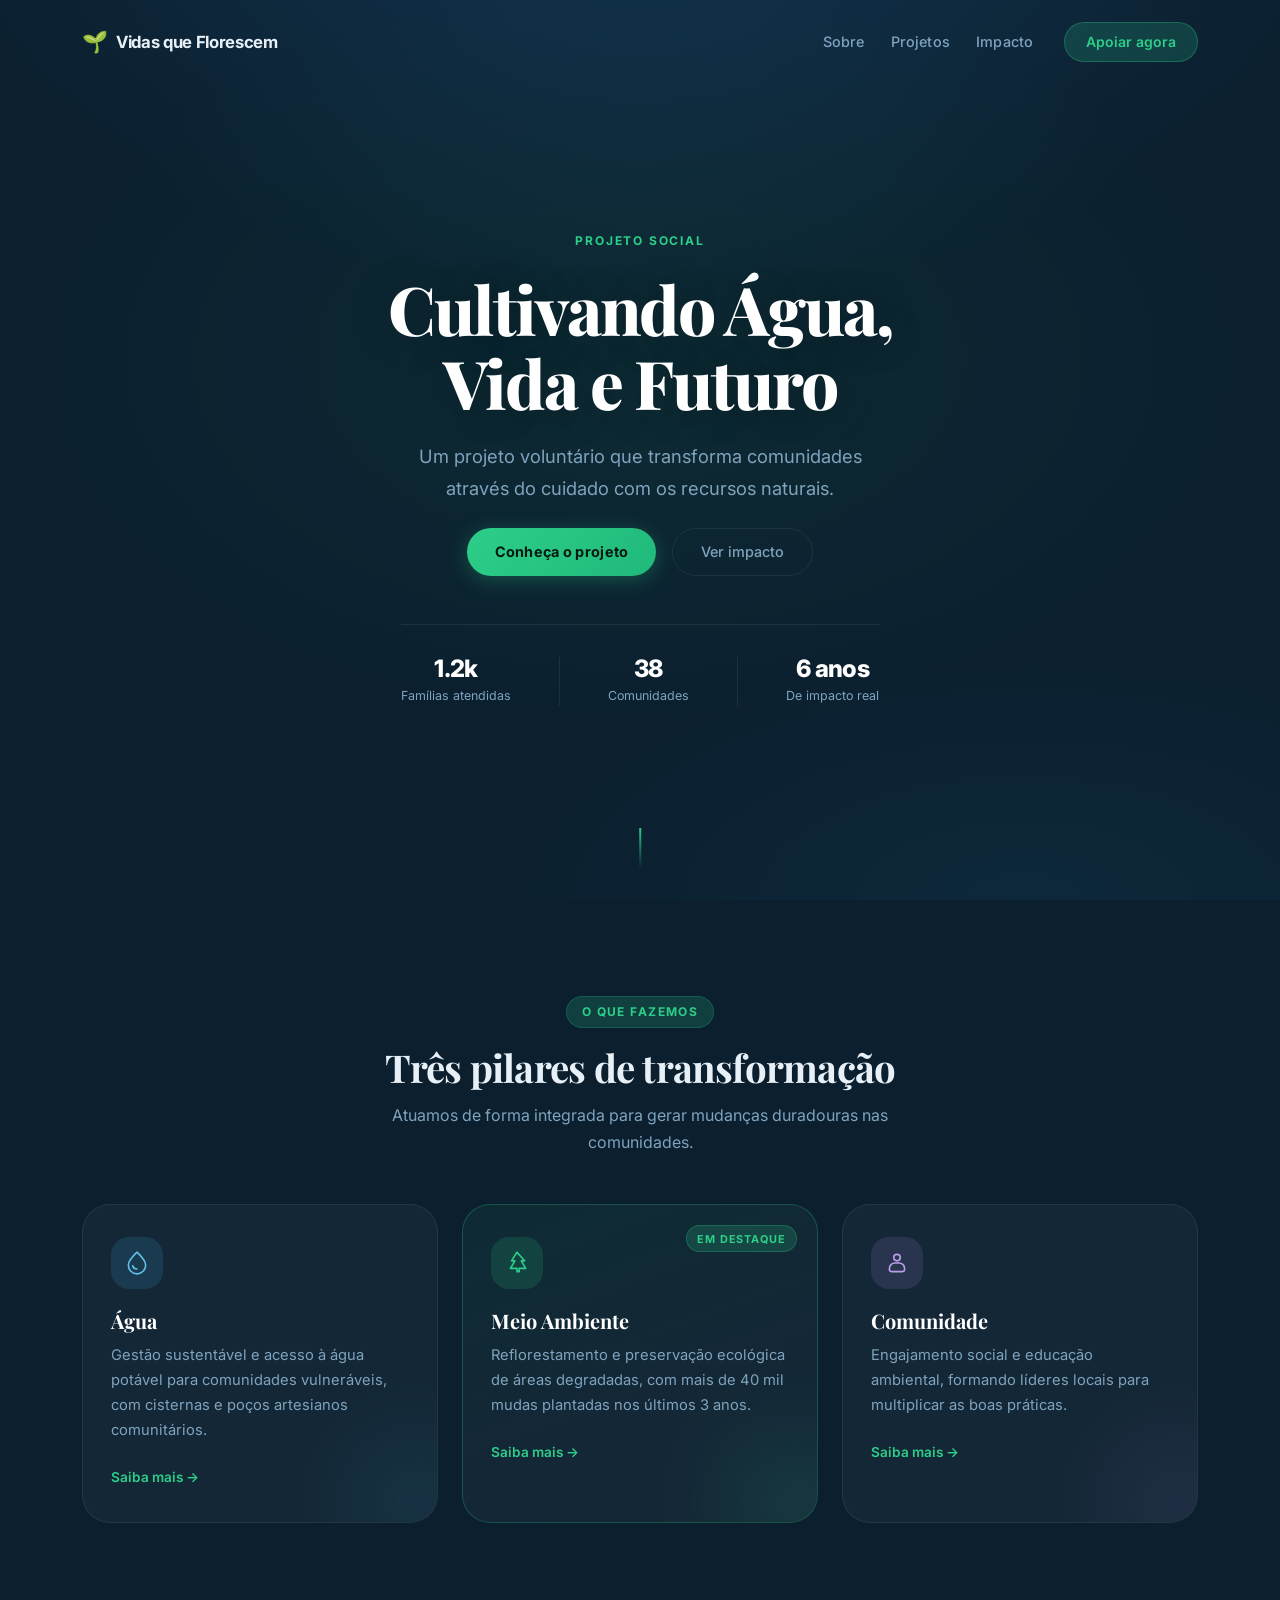
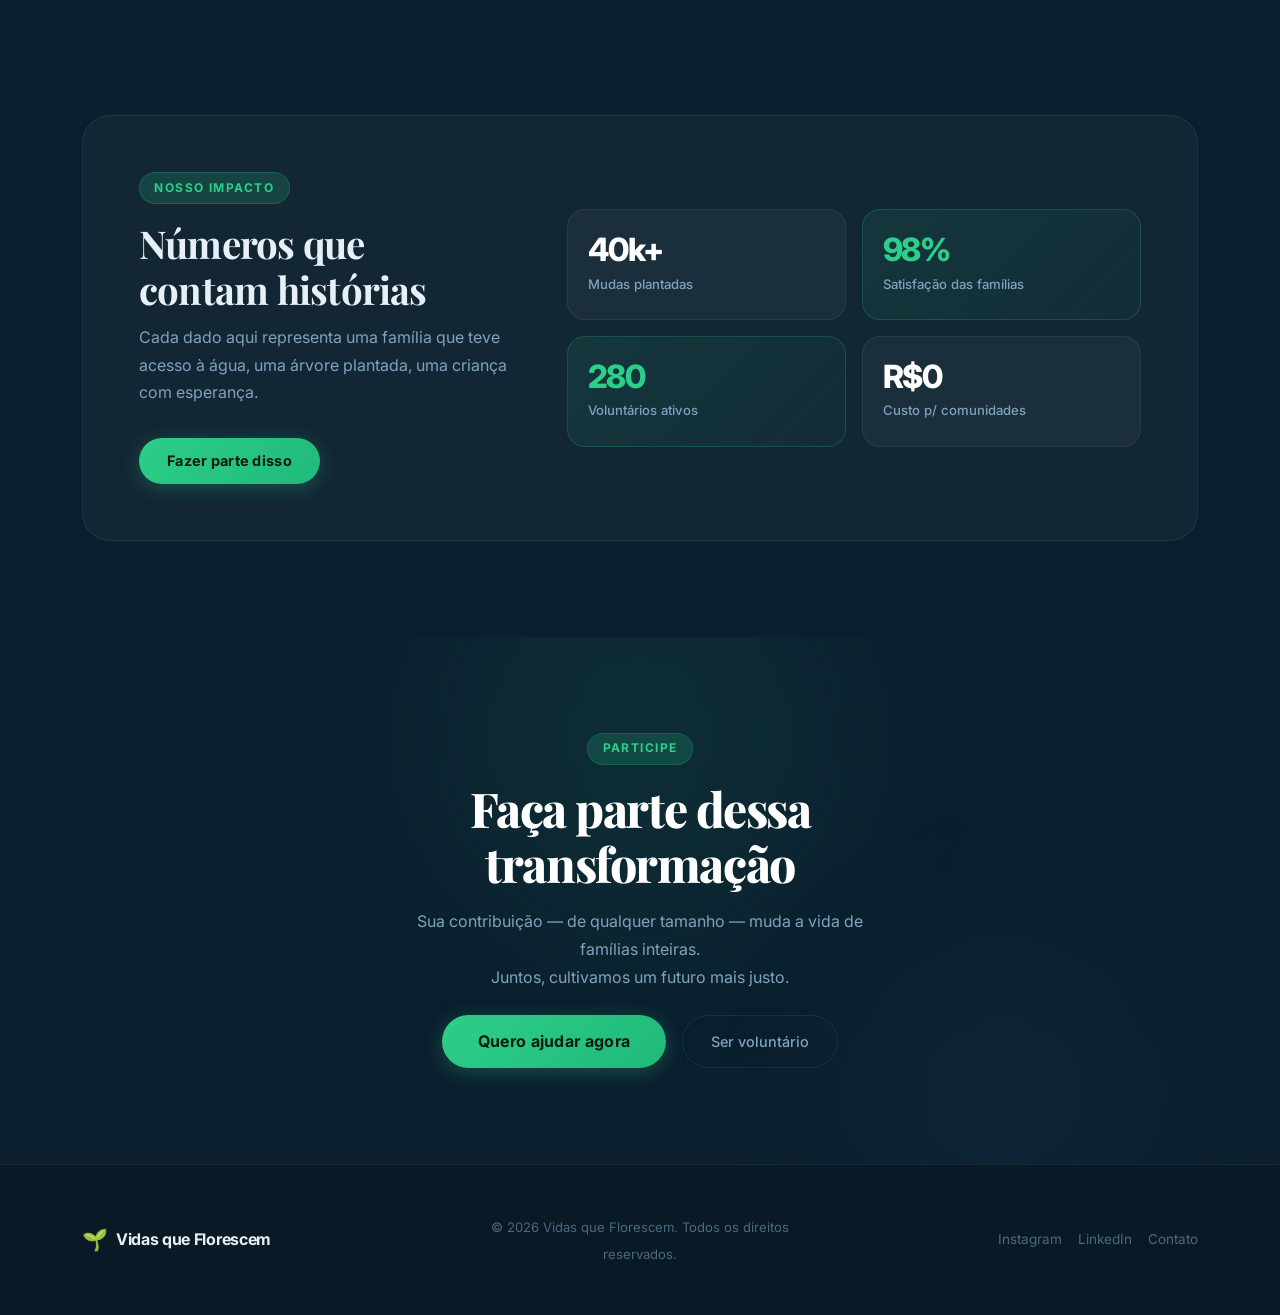
==== Aula 11/index.html @ b755dff6 "create aula11" ====
<!DOCTYPE html>
<html lang="pt-BR">
<head>
  <meta charset="UTF-8">
  <meta name="viewport" content="width=device-width, initial-scale=1">
  <title>Vidas que Florescem</title>

  <link href="https://cdn.jsdelivr.net/npm/bootstrap@5.3.0/dist/css/bootstrap.min.css" rel="stylesheet">
  <link href="https://fonts.googleapis.com/css2?family=Inter:wght@300;400;500;600;700;800&family=Playfair+Display:wght@700;800&display=swap" rel="stylesheet">
  <link rel="stylesheet" href="style.css">
</head>

<body>

<!-- NAVBAR -->
<nav class="navbar navbar-expand-lg navbar-dark site-nav" id="mainNav">
  <div class="container">
    <a class="navbar-brand d-flex align-items-center gap-2" href="#">
      <span class="brand-icon">🌱</span>
      <span class="brand-text">Vidas que Florescem</span>
    </a>
    <button class="navbar-toggler border-0" data-bs-toggle="collapse" data-bs-target="#nav" aria-controls="nav" aria-expanded="false">
      <span class="navbar-toggler-icon"></span>
    </button>

    <div class="collapse navbar-collapse justify-content-end" id="nav">
      <ul class="navbar-nav align-items-lg-center gap-lg-1">
        <li class="nav-item"><a class="nav-link nav-link-custom" href="#sobre">Sobre</a></li>
        <li class="nav-item"><a class="nav-link nav-link-custom" href="#projetos">Projetos</a></li>
        <li class="nav-item"><a class="nav-link nav-link-custom" href="#impacto">Impacto</a></li>
        <li class="nav-item ms-lg-3 mt-3 mt-lg-0">
          <a href="#apoiar" class="btn btn-donate">Apoiar agora</a>
        </li>
      </ul>
    </div>
  </div>
</nav>

<!-- HERO -->
<section class="hero d-flex align-items-center" id="sobre">
  <div class="hero-overlay"></div>
  <div class="hero-particles">
    <span class="particle p1"></span>
    <span class="particle p2"></span>
    <span class="particle p3"></span>
    <span class="particle p4"></span>
    <span class="particle p5"></span>
  </div>
  <div class="container text-center position-relative">
    <span class="hero-eyebrow">Projeto Social</span>
    <h1 class="hero-title">Cultivando Água,<br>Vida e Futuro</h1>
    <p class="hero-subtitle">Um projeto voluntário que transforma comunidades<br class="d-none d-md-inline"> através do cuidado com os recursos naturais.</p>
    <div class="d-flex gap-3 justify-content-center flex-wrap mt-4">
      <a href="#projetos" class="btn btn-main">Conheça o projeto</a>
      <a href="#impacto" class="btn btn-ghost">Ver impacto</a>
    </div>
    <div class="hero-stats mt-5 d-flex justify-content-center gap-4 gap-md-5 flex-wrap">
      <div class="stat-item">
        <span class="stat-num">1.2k</span>
        <span class="stat-label">Famílias atendidas</span>
      </div>
      <div class="stat-divider d-none d-md-block"></div>
      <div class="stat-item">
        <span class="stat-num">38</span>
        <span class="stat-label">Comunidades</span>
      </div>
      <div class="stat-divider d-none d-md-block"></div>
      <div class="stat-item">
        <span class="stat-num">6 anos</span>
        <span class="stat-label">De impacto real</span>
      </div>
    </div>
  </div>
  <div class="hero-scroll-hint">
    <span></span>
  </div>
</section>

<!-- CARDS / PROJETOS -->
<section class="section-cards py-6" id="projetos">
  <div class="container">
    <div class="section-header text-center mb-5">
      <span class="section-tag">O que fazemos</span>
      <h2 class="section-title">Três pilares de transformação</h2>
      <p class="section-sub">Atuamos de forma integrada para gerar mudanças duradouras nas comunidades.</p>
    </div>

    <div class="row g-4">

      <div class="col-md-4">
        <div class="pillar-card">
          <div class="pillar-icon water">
            <svg viewBox="0 0 24 24" fill="none" xmlns="http://www.w3.org/2000/svg"><path d="M12 2C12 2 4 9.5 4 14a8 8 0 0016 0C20 9.5 12 2 12 2z" stroke="currentColor" stroke-width="1.5" stroke-linecap="round" stroke-linejoin="round"/><path d="M8 14.5a4 4 0 004 3" stroke="currentColor" stroke-width="1.5" stroke-linecap="round"/></svg>
          </div>
          <div class="pillar-content">
            <h3>Água</h3>
            <p>Gestão sustentável e acesso à água potável para comunidades vulneráveis, com cisternas e poços artesianos comunitários.</p>
            <a href="#" class="pillar-link">Saiba mais →</a>
          </div>
          <div class="pillar-glow water-glow"></div>
        </div>
      </div>

      <div class="col-md-4">
        <div class="pillar-card featured">
          <div class="pillar-badge">Em destaque</div>
          <div class="pillar-icon forest">
            <svg viewBox="0 0 24 24" fill="none" xmlns="http://www.w3.org/2000/svg"><path d="M12 2L7 10h3l-4 7h6v3h2v-3h6l-4-7h3L12 2z" stroke="currentColor" stroke-width="1.5" stroke-linecap="round" stroke-linejoin="round"/></svg>
          </div>
          <div class="pillar-content">
            <h3>Meio Ambiente</h3>
            <p>Reflorestamento e preservação ecológica de áreas degradadas, com mais de 40 mil mudas plantadas nos últimos 3 anos.</p>
            <a href="#" class="pillar-link">Saiba mais →</a>
          </div>
          <div class="pillar-glow forest-glow"></div>
        </div>
      </div>

      <div class="col-md-4">
        <div class="pillar-card">
          <div class="pillar-icon community">
            <svg viewBox="0 0 24 24" fill="none" xmlns="http://www.w3.org/2000/svg"><path d="M17 20H7a2 2 0 01-2-2v-1a5 5 0 015-5h4a5 5 0 015 5v1a2 2 0 01-2 2z" stroke="currentColor" stroke-width="1.5"/><circle cx="12" cy="7" r="3" stroke="currentColor" stroke-width="1.5"/></svg>
          </div>
          <div class="pillar-content">
            <h3>Comunidade</h3>
            <p>Engajamento social e educação ambiental, formando líderes locais para multiplicar as boas práticas.</p>
            <a href="#" class="pillar-link">Saiba mais →</a>
          </div>
          <div class="pillar-glow community-glow"></div>
        </div>
      </div>

    </div>
  </div>
</section>

<!-- IMPACTO -->
<section class="section-impact py-6" id="impacto">
  <div class="container">
    <div class="impact-inner">
      <div class="row align-items-center gy-5">
        <div class="col-lg-5">
          <span class="section-tag">Nosso impacto</span>
          <h2 class="section-title">Números que<br>contam histórias</h2>
          <p class="section-sub">Cada dado aqui representa uma família que teve acesso à água, uma árvore plantada, uma criança com esperança.</p>
          <a href="#apoiar" class="btn btn-main mt-3">Fazer parte disso</a>
        </div>
        <div class="col-lg-7">
          <div class="impact-grid">
            <div class="impact-box">
              <span class="impact-num">40k+</span>
              <span class="impact-desc">Mudas plantadas</span>
            </div>
            <div class="impact-box accent">
              <span class="impact-num">98%</span>
              <span class="impact-desc">Satisfação das famílias</span>
            </div>
            <div class="impact-box accent">
              <span class="impact-num">280</span>
              <span class="impact-desc">Voluntários ativos</span>
            </div>
            <div class="impact-box">
              <span class="impact-num">R$0</span>
              <span class="impact-desc">Custo p/ comunidades</span>
            </div>
          </div>
        </div>
      </div>
    </div>
  </div>
</section>

<!-- CTA -->
<section class="section-cta text-center py-6" id="apoiar">
  <div class="cta-bg-shape s1"></div>
  <div class="cta-bg-shape s2"></div>
  <div class="container position-relative">
    <span class="section-tag">Participe</span>
    <h2 class="cta-title">Faça parte dessa<br>transformação</h2>
    <p class="cta-sub">Sua contribuição — de qualquer tamanho — muda a vida de famílias inteiras.<br class="d-none d-md-inline">Juntos, cultivamos um futuro mais justo.</p>
    <div class="d-flex gap-3 justify-content-center flex-wrap mt-4">
      <a href="#" class="btn btn-main btn-lg-custom">Quero ajudar agora</a>
      <a href="#" class="btn btn-ghost">Ser voluntário</a>
    </div>
  </div>
</section>

<!-- FOOTER -->
<footer class="site-footer py-5">
  <div class="container">
    <div class="row align-items-center gy-3">
      <div class="col-md-4">
        <a class="navbar-brand d-flex align-items-center gap-2" href="#">
          <span class="brand-icon">🌱</span>
          <span class="brand-text" style="font-size:1rem;">Vidas que Florescem</span>
        </a>
      </div>
      <div class="col-md-4 text-center">
        <small class="footer-copy">© 2026 Vidas que Florescem. Todos os direitos reservados.</small>
      </div>
      <div class="col-md-4 text-md-end">
        <div class="footer-links d-flex gap-3 justify-content-md-end justify-content-start flex-wrap">
          <a href="#">Instagram</a>
          <a href="#">LinkedIn</a>
          <a href="#">Contato</a>
        </div>
      </div>
    </div>
  </div>
</footer>

<script src="https://cdn.jsdelivr.net/npm/bootstrap@5.3.0/dist/js/bootstrap.bundle.min.js"></script>
<script>
  const nav = document.getElementById('mainNav');
  window.addEventListener('scroll', () => {
    nav.classList.toggle('scrolled', window.scrollY > 40);
  });

  document.querySelectorAll('a[href^="#"]').forEach(a => {
    a.addEventListener('click', e => {
      const target = document.querySelector(a.getAttribute('href'));
      if (target) {
        e.preventDefault();
        target.scrollIntoView({ behavior: 'smooth', block: 'start' });
      }
    });
  });

  const observer = new IntersectionObserver((entries) => {
    entries.forEach(el => el.isIntersecting && el.target.classList.add('visible'));
  }, { threshold: 0.15 });
  document.querySelectorAll('.pillar-card, .impact-box, .stat-item').forEach(el => observer.observe(el));
</script>
</body>
</html>
---- Aula 11/style.css ----
/* ============================================================
   VIDAS QUE FLORESCEM — style.css
   ============================================================ */

:root {
  --navy:       #0b1f2e;
  --navy-mid:   #112233;
  --navy-light: #16304a;
  --green:      #2dce89;
  --green-soft: #1abc70;
  --green-glow: rgba(45, 206, 137, 0.18);
  --blue-glow:  rgba(56, 142, 210, 0.15);
  --text-main:  #e8f0f7;
  --text-muted: #7fa3be;
  --text-dim:   #4a6a80;
  --border:     rgba(255, 255, 255, 0.07);
  --card-bg:    rgba(255, 255, 255, 0.04);
  --font-body:  'Inter', sans-serif;
  --font-head:  'Playfair Display', serif;
  --radius-sm:  10px;
  --radius-md:  18px;
  --radius-lg:  28px;
  --transition: 0.35s cubic-bezier(0.25, 0.8, 0.25, 1);
}

/* ── RESET & BASE ─────────────────────────────────────────── */
*, *::before, *::after { box-sizing: border-box; margin: 0; padding: 0; }

html { scroll-behavior: smooth; }

body {
  font-family: var(--font-body);
  background-color: var(--navy);
  background-image:
    radial-gradient(ellipse 80% 60% at 50% -10%, rgba(30, 90, 140, 0.35) 0%, transparent 70%),
    radial-gradient(ellipse 60% 40% at 80% 100%, rgba(20, 70, 100, 0.25) 0%, transparent 70%);
  background-attachment: fixed;
  color: var(--text-main);
  line-height: 1.7;
  -webkit-font-smoothing: antialiased;
}

.py-6 { padding-top: 6rem; padding-bottom: 6rem; }

/* ── NAVBAR ───────────────────────────────────────────────── */
.site-nav {
  position: fixed;
  top: 0;
  left: 0;
  right: 0;
  z-index: 1000;
  padding: 1.2rem 0;
  background: transparent;
  transition: background var(--transition), padding var(--transition), box-shadow var(--transition);
}

.site-nav.scrolled {
  background: rgba(11, 31, 46, 0.92);
  backdrop-filter: blur(20px);
  -webkit-backdrop-filter: blur(20px);
  padding: 0.75rem 0;
  box-shadow: 0 1px 0 var(--border), 0 8px 32px rgba(0,0,0,0.3);
}

.brand-icon { font-size: 1.3rem; }

.brand-text {
  font-family: var(--font-body);
  font-weight: 700;
  font-size: 1.05rem;
  letter-spacing: -0.02em;
  color: var(--text-main);
}

.nav-link-custom {
  font-size: 0.9rem;
  font-weight: 500;
  letter-spacing: 0.01em;
  color: var(--text-muted) !important;
  padding: 0.45rem 0.7rem !important;
  border-radius: var(--radius-sm);
  transition: color var(--transition), background var(--transition);
}

.nav-link-custom:hover {
  color: var(--text-main) !important;
  background: var(--card-bg);
}

/* ── BUTTONS ──────────────────────────────────────────────── */
.btn-main {
  display: inline-flex;
  align-items: center;
  background: linear-gradient(135deg, #2dce89 0%, #20b97a 100%);
  color: #061a10;
  font-weight: 700;
  font-size: 0.9rem;
  letter-spacing: 0.02em;
  padding: 0.75rem 1.75rem;
  border-radius: 50px;
  border: none;
  box-shadow: 0 4px 20px rgba(45, 206, 137, 0.28);
  transition: transform var(--transition), box-shadow var(--transition), background var(--transition);
  text-decoration: none;
}

.btn-main:hover {
  transform: translateY(-2px);
  box-shadow: 0 8px 32px rgba(45, 206, 137, 0.42);
  background: linear-gradient(135deg, #35e098 0%, #27cc87 100%);
  color: #061a10;
}

.btn-main:active { transform: translateY(0); }

.btn-main.btn-lg-custom {
  padding: 0.9rem 2.2rem;
  font-size: 1rem;
}

.btn-ghost {
  display: inline-flex;
  align-items: center;
  background: transparent;
  color: var(--text-muted);
  font-weight: 500;
  font-size: 0.9rem;
  padding: 0.75rem 1.75rem;
  border-radius: 50px;
  border: 1px solid var(--border);
  transition: color var(--transition), border-color var(--transition), background var(--transition);
  text-decoration: none;
}

.btn-ghost:hover {
  color: var(--text-main);
  border-color: rgba(255,255,255,0.18);
  background: var(--card-bg);
}

.btn-donate {
  display: inline-flex;
  align-items: center;
  background: var(--green-glow);
  color: var(--green) !important;
  font-weight: 600;
  font-size: 0.875rem;
  padding: 0.55rem 1.3rem;
  border-radius: 50px;
  border: 1px solid rgba(45, 206, 137, 0.3);
  transition: background var(--transition), box-shadow var(--transition);
  text-decoration: none;
}

.btn-donate:hover {
  background: rgba(45, 206, 137, 0.25);
  box-shadow: 0 0 20px rgba(45, 206, 137, 0.2);
}

/* ── SECTION LABELS ───────────────────────────────────────── */
.section-tag {
  display: inline-block;
  font-size: 0.75rem;
  font-weight: 700;
  letter-spacing: 0.12em;
  text-transform: uppercase;
  color: var(--green);
  background: var(--green-glow);
  border: 1px solid rgba(45, 206, 137, 0.2);
  padding: 0.3rem 0.9rem;
  border-radius: 50px;
  margin-bottom: 1rem;
}

.section-title {
  font-family: var(--font-head);
  font-size: clamp(1.8rem, 3vw, 2.4rem);
  font-weight: 700;
  line-height: 1.2;
  letter-spacing: -0.02em;
  color: var(--text-main);
  margin-bottom: 0.75rem;
}

.section-sub {
  font-size: 1rem;
  color: var(--text-muted);
  max-width: 520px;
  line-height: 1.7;
}

.section-header .section-sub { margin: 0 auto; }

/* ── HERO ─────────────────────────────────────────────────── */
.hero {
  position: relative;
  min-height: 100vh;
  padding: 7rem 0 5rem;
  overflow: hidden;
}

.hero-overlay {
  position: absolute;
  inset: 0;
  background: radial-gradient(ellipse 70% 60% at 50% 40%, rgba(45, 206, 137, 0.07) 0%, transparent 70%);
  pointer-events: none;
}

.hero-particles { position: absolute; inset: 0; pointer-events: none; overflow: hidden; }

.particle {
  position: absolute;
  border-radius: 50%;
  background: var(--green);
  opacity: 0;
  animation: drift 12s infinite ease-in-out;
}

.p1 { width: 6px;  height: 6px;  top: 20%; left: 15%; animation-delay: 0s;    animation-duration: 14s; }
.p2 { width: 4px;  height: 4px;  top: 60%; left: 80%; animation-delay: 2s;    animation-duration: 18s; }
.p3 { width: 8px;  height: 8px;  top: 40%; left: 70%; animation-delay: 4s;    animation-duration: 12s; }
.p4 { width: 3px;  height: 3px;  top: 75%; left: 25%; animation-delay: 6s;    animation-duration: 16s; }
.p5 { width: 5px;  height: 5px;  top: 15%; left: 60%; animation-delay: 8s;    animation-duration: 20s; }

@keyframes drift {
  0%   { opacity: 0;    transform: translateY(0) scale(1); }
  20%  { opacity: 0.4; }
  80%  { opacity: 0.2; }
  100% { opacity: 0;    transform: translateY(-80px) scale(0.6); }
}

.hero-eyebrow {
  display: inline-block;
  font-size: 0.75rem;
  font-weight: 700;
  letter-spacing: 0.15em;
  text-transform: uppercase;
  color: var(--green);
  margin-bottom: 1.25rem;
}

.hero-title {
  font-family: var(--font-head);
  font-size: clamp(2.4rem, 6vw, 4.2rem);
  font-weight: 800;
  line-height: 1.1;
  letter-spacing: -0.03em;
  color: #fff;
  margin-bottom: 1.25rem;
  text-shadow: 0 2px 40px rgba(0,0,0,0.3);
}

.hero-subtitle {
  font-size: clamp(1rem, 2vw, 1.15rem);
  color: var(--text-muted);
  max-width: 520px;
  margin: 0 auto;
  line-height: 1.75;
}

/* Stats */
.hero-stats {
  padding-top: 2rem;
  border-top: 1px solid var(--border);
  width: fit-content;
  margin-left: auto;
  margin-right: auto;
}

.stat-item {
  display: flex;
  flex-direction: column;
  opacity: 0;
  transform: translateY(12px);
  transition: opacity 0.6s ease, transform 0.6s ease;
}

.stat-item.visible { opacity: 1; transform: translateY(0); }

.stat-num {
  font-size: 1.5rem;
  font-weight: 800;
  letter-spacing: -0.03em;
  color: #fff;
  line-height: 1;
}

.stat-label {
  font-size: 0.78rem;
  color: var(--text-muted);
  margin-top: 0.25rem;
}

.stat-divider {
  width: 1px;
  background: var(--border);
  align-self: stretch;
}

/* Scroll hint */
.hero-scroll-hint {
  position: absolute;
  bottom: 2rem;
  left: 50%;
  transform: translateX(-50%);
}

.hero-scroll-hint span {
  display: block;
  width: 1.5px;
  height: 40px;
  background: linear-gradient(to bottom, var(--green), transparent);
  animation: scrollPulse 2s ease-in-out infinite;
}

@keyframes scrollPulse {
  0%, 100% { opacity: 0.3; transform: scaleY(1); }
  50%       { opacity: 1;   transform: scaleY(1.1); }
}

/* ── PILLAR CARDS ─────────────────────────────────────────── */
.section-cards {
  position: relative;
}

.pillar-card {
  position: relative;
  background: var(--card-bg);
  border: 1px solid var(--border);
  border-radius: var(--radius-lg);
  padding: 2rem 1.75rem;
  height: 100%;
  overflow: hidden;
  transition: transform var(--transition), border-color var(--transition), box-shadow var(--transition);
  opacity: 0;
  transform: translateY(20px);
}

.pillar-card.visible {
  opacity: 1;
  transform: translateY(0);
}

.pillar-card:hover {
  transform: translateY(-6px);
  border-color: rgba(255,255,255,0.13);
  box-shadow: 0 24px 60px rgba(0,0,0,0.35);
}

.pillar-card.featured {
  border-color: rgba(45, 206, 137, 0.25);
  background: linear-gradient(160deg, rgba(45,206,137,0.07) 0%, var(--card-bg) 60%);
}

.pillar-badge {
  position: absolute;
  top: 1.25rem;
  right: 1.25rem;
  font-size: 0.68rem;
  font-weight: 700;
  letter-spacing: 0.08em;
  text-transform: uppercase;
  color: var(--green);
  background: var(--green-glow);
  border: 1px solid rgba(45, 206, 137, 0.25);
  padding: 0.2rem 0.65rem;
  border-radius: 50px;
}

.pillar-icon {
  width: 52px;
  height: 52px;
  border-radius: var(--radius-md);
  display: flex;
  align-items: center;
  justify-content: center;
  margin-bottom: 1.25rem;
}

.pillar-icon svg { width: 26px; height: 26px; }

.pillar-icon.water    { background: rgba(56, 168, 220, 0.15); color: #60c0e8; }
.pillar-icon.forest   { background: rgba(45, 206, 137, 0.15); color: var(--green); }
.pillar-icon.community{ background: rgba(160, 130, 220, 0.15); color: #b89ee8; }

.pillar-content h3 {
  font-family: var(--font-head);
  font-size: 1.25rem;
  font-weight: 700;
  margin-bottom: 0.6rem;
  color: #fff;
}

.pillar-content p {
  font-size: 0.92rem;
  color: var(--text-muted);
  line-height: 1.7;
  margin-bottom: 1.25rem;
}

.pillar-link {
  font-size: 0.85rem;
  font-weight: 600;
  color: var(--green);
  text-decoration: none;
  letter-spacing: 0.01em;
  transition: letter-spacing var(--transition), opacity var(--transition);
}

.pillar-link:hover { letter-spacing: 0.04em; opacity: 0.8; }

.pillar-glow {
  position: absolute;
  bottom: -40px;
  right: -40px;
  width: 120px;
  height: 120px;
  border-radius: 50%;
  filter: blur(50px);
  pointer-events: none;
  opacity: 0.5;
  transition: opacity var(--transition);
}

.pillar-card:hover .pillar-glow { opacity: 0.9; }

.water-glow     { background: rgba(56, 168, 220, 0.3); }
.forest-glow    { background: rgba(45, 206, 137, 0.35); }
.community-glow { background: rgba(160, 130, 220, 0.3); }

/* ── IMPACT SECTION ───────────────────────────────────────── */
.section-impact {
  position: relative;
}

.impact-inner {
  background: rgba(255,255,255,0.03);
  border: 1px solid var(--border);
  border-radius: var(--radius-lg);
  padding: 3.5rem;
}

@media (max-width: 768px) {
  .impact-inner { padding: 2rem 1.5rem; }
}

.impact-grid {
  display: grid;
  grid-template-columns: 1fr 1fr;
  gap: 1rem;
}

.impact-box {
  background: rgba(255,255,255,0.04);
  border: 1px solid var(--border);
  border-radius: var(--radius-md);
  padding: 1.5rem 1.25rem;
  display: flex;
  flex-direction: column;
  gap: 0.4rem;
  transition: transform var(--transition), border-color var(--transition);
  opacity: 0;
  transform: scale(0.97);
}

.impact-box.visible {
  opacity: 1;
  transform: scale(1);
}

.impact-box:hover {
  transform: translateY(-3px);
  border-color: rgba(255,255,255,0.12);
}

.impact-box.accent {
  background: linear-gradient(135deg, rgba(45,206,137,0.1) 0%, rgba(45,206,137,0.04) 100%);
  border-color: rgba(45, 206, 137, 0.2);
}

.impact-num {
  font-size: 2rem;
  font-weight: 800;
  letter-spacing: -0.04em;
  color: #fff;
  line-height: 1;
}

.impact-box.accent .impact-num { color: var(--green); }

.impact-desc {
  font-size: 0.82rem;
  color: var(--text-muted);
  font-weight: 500;
}

/* ── CTA SECTION ──────────────────────────────────────────── */
.section-cta {
  position: relative;
  overflow: hidden;
}

.cta-bg-shape {
  position: absolute;
  border-radius: 50%;
  filter: blur(80px);
  pointer-events: none;
}

.cta-bg-shape.s1 {
  width: 400px;
  height: 400px;
  background: rgba(45, 206, 137, 0.08);
  top: -100px;
  left: 50%;
  transform: translateX(-50%);
}

.cta-bg-shape.s2 {
  width: 300px;
  height: 300px;
  background: rgba(56, 130, 200, 0.07);
  bottom: -80px;
  right: 10%;
}

.cta-title {
  font-family: var(--font-head);
  font-size: clamp(2rem, 4vw, 3rem);
  font-weight: 800;
  letter-spacing: -0.03em;
  color: #fff;
  line-height: 1.15;
  margin-bottom: 1rem;
}

.cta-sub {
  font-size: 1rem;
  color: var(--text-muted);
  max-width: 500px;
  margin: 0 auto;
  line-height: 1.75;
}

/* ── FOOTER ───────────────────────────────────────────────── */
.site-footer {
  border-top: 1px solid var(--border);
  background: rgba(0,0,0,0.2);
}

.footer-copy { color: var(--text-dim); font-size: 0.82rem; }

.footer-links a {
  font-size: 0.85rem;
  color: var(--text-dim);
  text-decoration: none;
  transition: color var(--transition);
}

.footer-links a:hover { color: var(--green); }

/* ── RESPONSIVE ───────────────────────────────────────────── */
@media (max-width: 991px) {
  .py-6 { padding-top: 4rem; padding-bottom: 4rem; }

  .navbar-collapse {
    background: rgba(11, 31, 46, 0.97);
    backdrop-filter: blur(20px);
    border: 1px solid var(--border);
    border-radius: var(--radius-md);
    padding: 1.25rem;
    margin-top: 0.75rem;
  }

  .nav-link-custom { padding: 0.6rem 0.5rem !important; }
}

@media (max-width: 768px) {
  .hero-title { line-height: 1.15; }

  .hero-stats { gap: 1.5rem; }

  .impact-grid { grid-template-columns: 1fr 1fr; }

  .cta-title { font-size: 1.9rem; }
}

@media (max-width: 480px) {
  .impact-grid { grid-template-columns: 1fr; }
  .hero { padding: 6rem 0 4rem; }
}
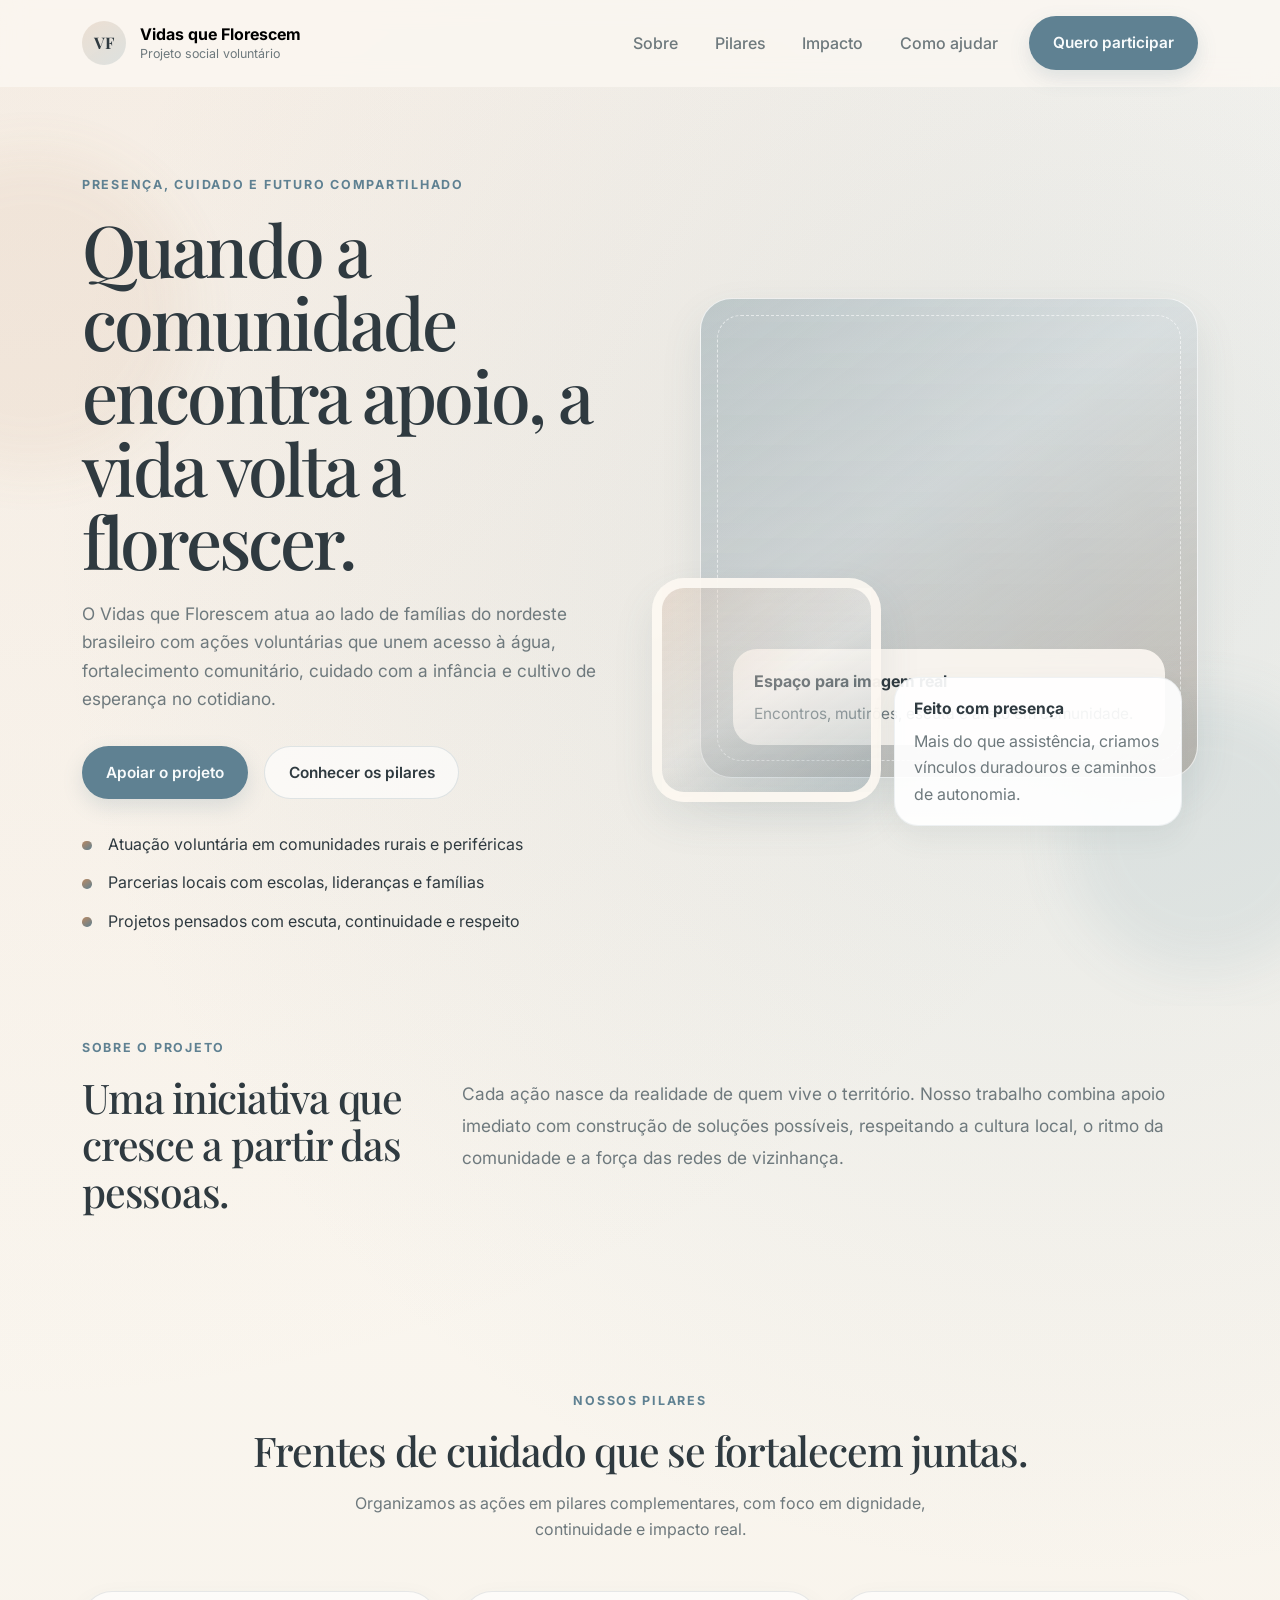
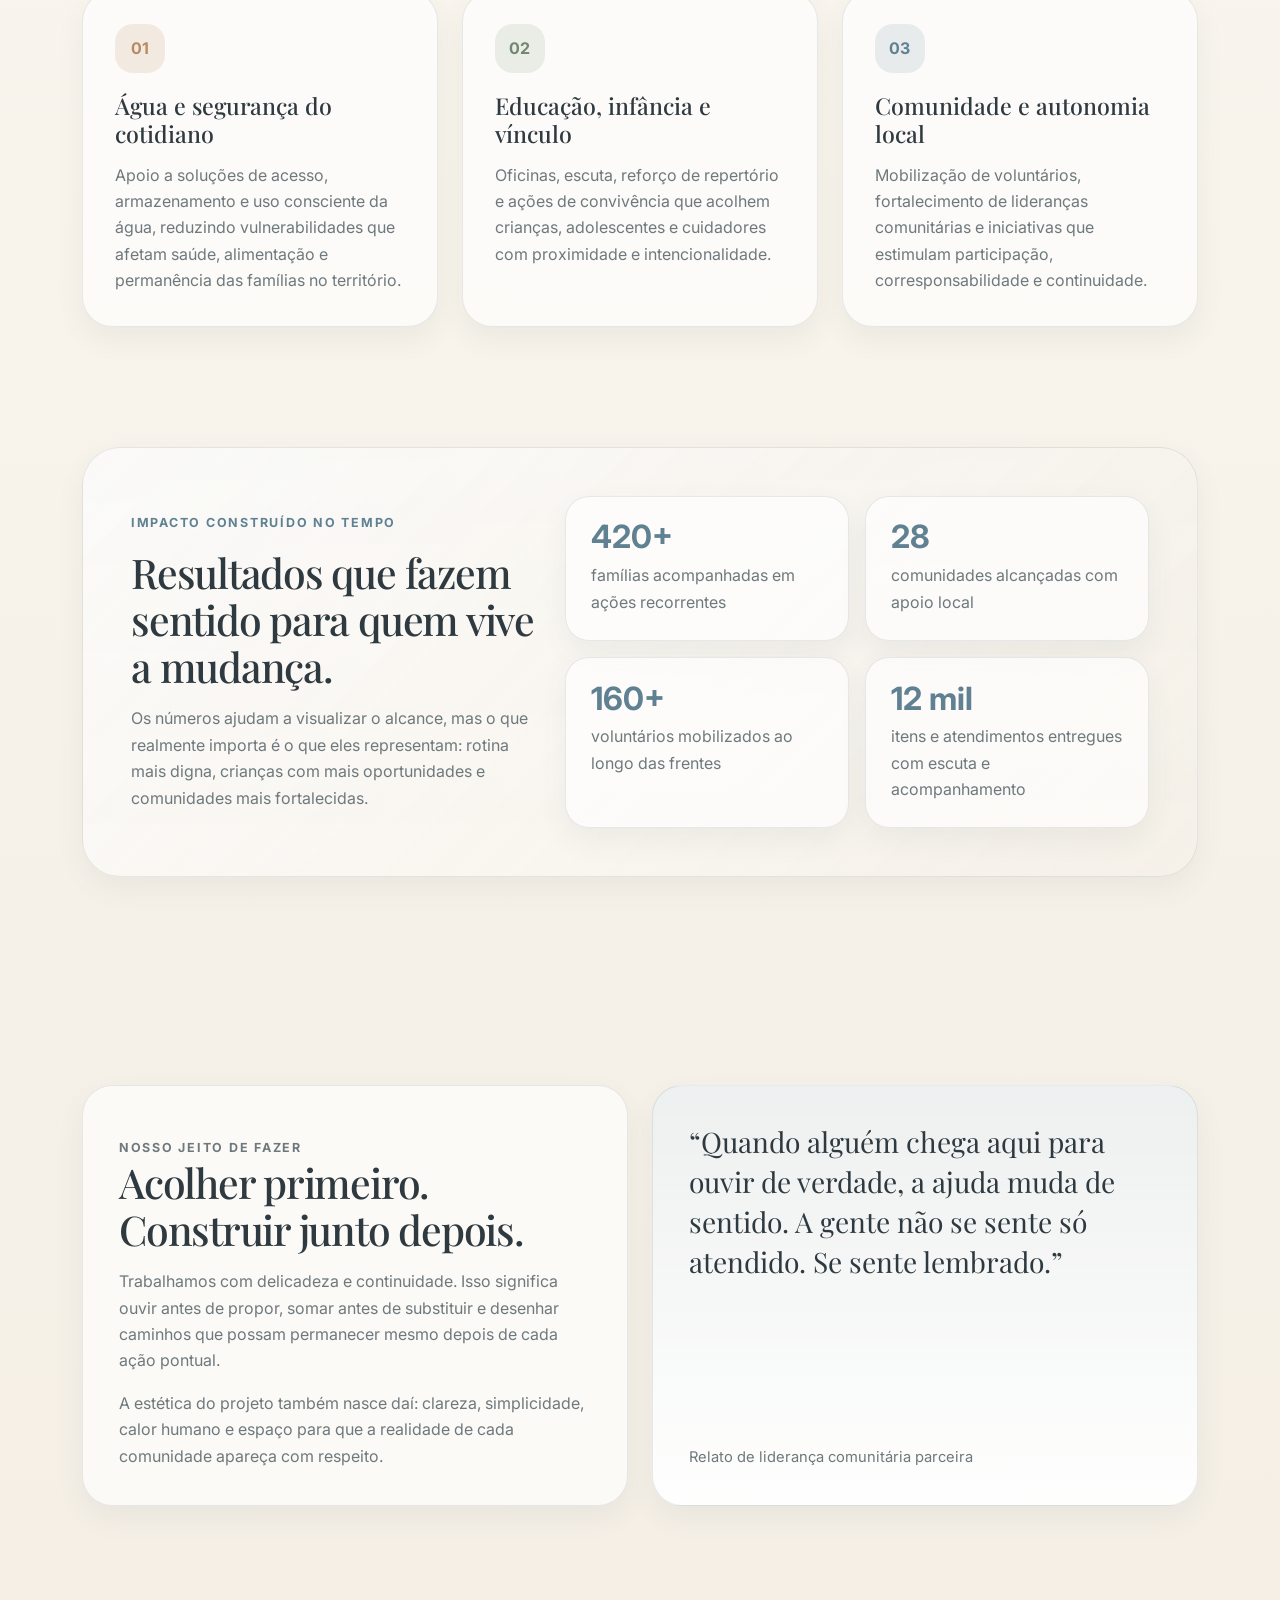
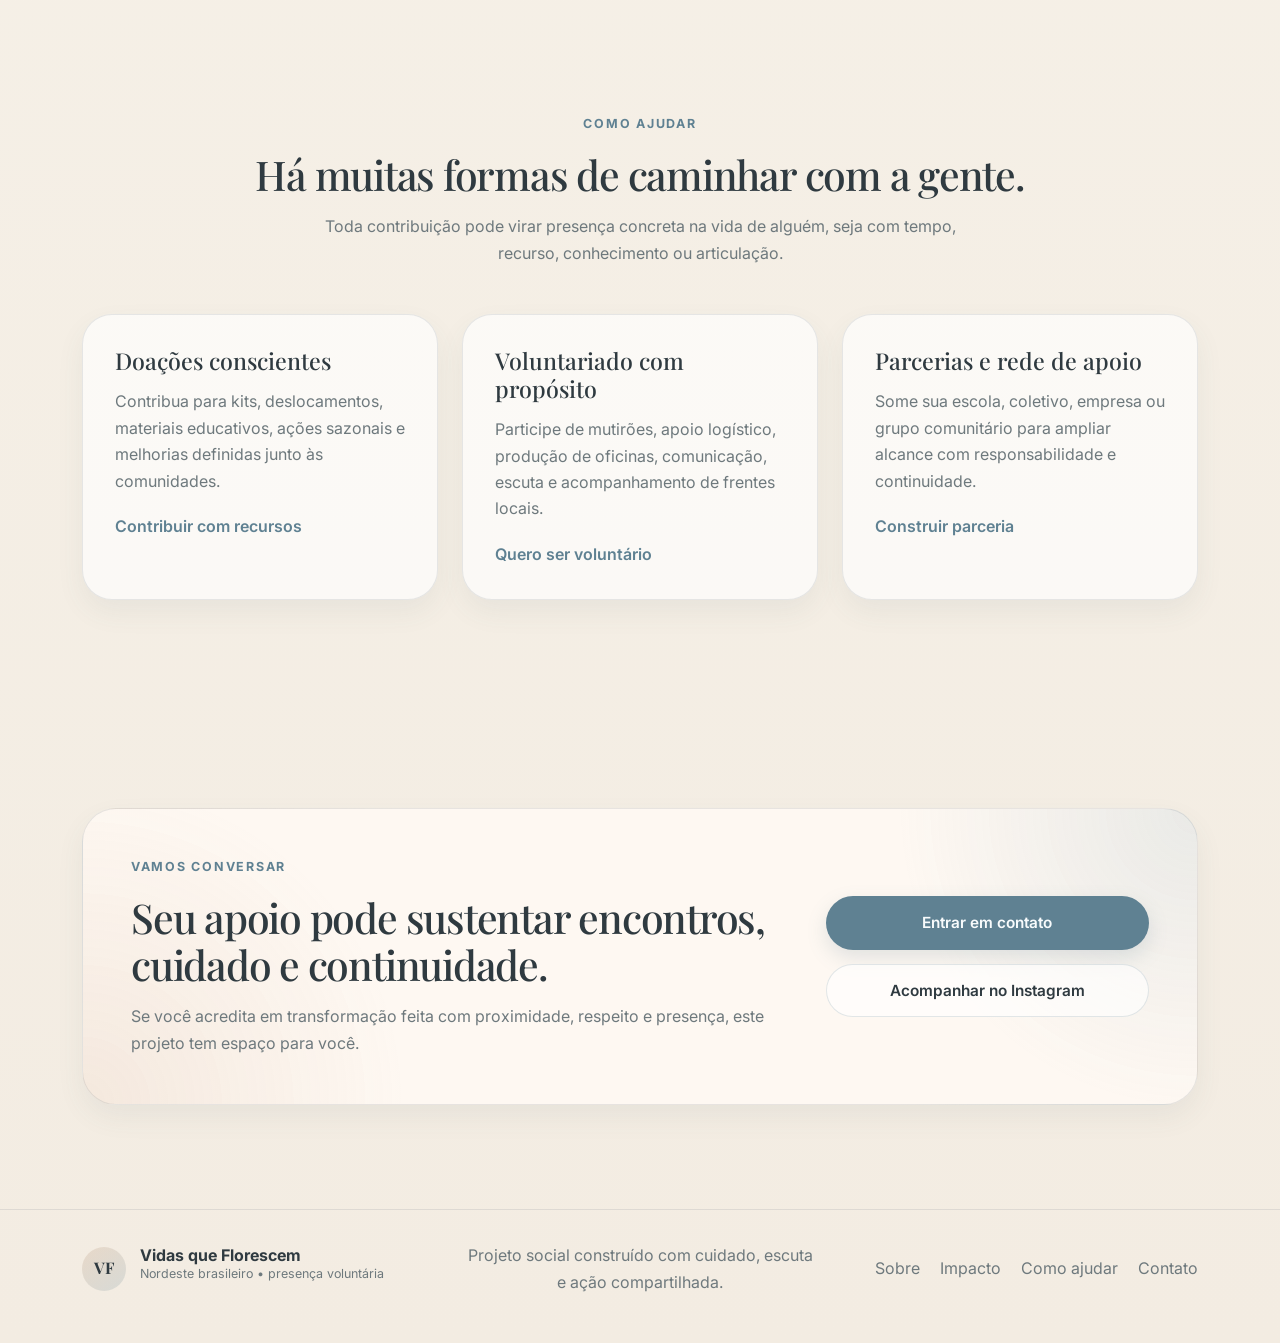
==== commit 50684abf: "update" ====
--- a/Aula 11/index.html
+++ b/Aula 11/index.html
@@ -3,233 +3,332 @@
 <head>
   <meta charset="UTF-8">
   <meta name="viewport" content="width=device-width, initial-scale=1">
+  <meta name="description" content="Vidas que Florescem é um projeto social voluntário no nordeste brasileiro que fortalece comunidades com cuidado, água, formação e presença.">
   <title>Vidas que Florescem</title>
-
-  <link href="https://cdn.jsdelivr.net/npm/bootstrap@5.3.0/dist/css/bootstrap.min.css" rel="stylesheet">
-  <link href="https://fonts.googleapis.com/css2?family=Inter:wght@300;400;500;600;700;800&family=Playfair+Display:wght@700;800&display=swap" rel="stylesheet">
+  <link rel="preconnect" href="https://fonts.googleapis.com">
+  <link rel="preconnect" href="https://fonts.gstatic.com" crossorigin>
+  <link href="https://fonts.googleapis.com/css2?family=Inter:wght@400;500;600;700;800&family=Playfair+Display:wght@600;700&display=swap" rel="stylesheet">
+  <link href="https://cdn.jsdelivr.net/npm/bootstrap@5.3.3/dist/css/bootstrap.min.css" rel="stylesheet" integrity="sha384-QWTKZyjpPEjISv5WaRU9OFeRpok6YctnYmDr5pNlyT2bRjXh0JMhjY6hW+ALEwIH" crossorigin="anonymous">
   <link rel="stylesheet" href="style.css">
 </head>
-
 <body>
-
-<!-- NAVBAR -->
-<nav class="navbar navbar-expand-lg navbar-dark site-nav" id="mainNav">
-  <div class="container">
-    <a class="navbar-brand d-flex align-items-center gap-2" href="#">
-      <span class="brand-icon">🌱</span>
-      <span class="brand-text">Vidas que Florescem</span>
-    </a>
-    <button class="navbar-toggler border-0" data-bs-toggle="collapse" data-bs-target="#nav" aria-controls="nav" aria-expanded="false">
-      <span class="navbar-toggler-icon"></span>
-    </button>
-
-    <div class="collapse navbar-collapse justify-content-end" id="nav">
-      <ul class="navbar-nav align-items-lg-center gap-lg-1">
-        <li class="nav-item"><a class="nav-link nav-link-custom" href="#sobre">Sobre</a></li>
-        <li class="nav-item"><a class="nav-link nav-link-custom" href="#projetos">Projetos</a></li>
-        <li class="nav-item"><a class="nav-link nav-link-custom" href="#impacto">Impacto</a></li>
-        <li class="nav-item ms-lg-3 mt-3 mt-lg-0">
-          <a href="#apoiar" class="btn btn-donate">Apoiar agora</a>
-        </li>
-      </ul>
+  <nav class="navbar navbar-expand-lg site-navbar" id="mainNav">
+    <div class="container">
+      <a class="navbar-brand brand-mark" href="#inicio">
+        <span class="brand-mark__seal">VF</span>
+        <span class="brand-mark__text">
+          <strong>Vidas que Florescem</strong>
+          <small>Projeto social voluntário</small>
+        </span>
+      </a>
+      <button class="navbar-toggler nav-toggle" type="button" data-bs-toggle="collapse" data-bs-target="#mainMenu" aria-controls="mainMenu" aria-expanded="false" aria-label="Abrir navegação">
+        <span class="navbar-toggler-icon"></span>
+      </button>
+      <div class="collapse navbar-collapse justify-content-end" id="mainMenu">
+        <ul class="navbar-nav align-items-lg-center gap-lg-2">
+          <li class="nav-item"><a class="nav-link" href="#sobre">Sobre</a></li>
+          <li class="nav-item"><a class="nav-link" href="#pilares">Pilares</a></li>
+          <li class="nav-item"><a class="nav-link" href="#impacto">Impacto</a></li>
+          <li class="nav-item"><a class="nav-link" href="#envolva-se">Como ajudar</a></li>
+          <li class="nav-item mt-3 mt-lg-0 ms-lg-2"><a class="btn btn-soft" href="#contato">Quero participar</a></li>
+        </ul>
+      </div>
     </div>
-  </div>
-</nav>
-
-<!-- HERO -->
-<section class="hero d-flex align-items-center" id="sobre">
-  <div class="hero-overlay"></div>
-  <div class="hero-particles">
-    <span class="particle p1"></span>
-    <span class="particle p2"></span>
-    <span class="particle p3"></span>
-    <span class="particle p4"></span>
-    <span class="particle p5"></span>
-  </div>
-  <div class="container text-center position-relative">
-    <span class="hero-eyebrow">Projeto Social</span>
-    <h1 class="hero-title">Cultivando Água,<br>Vida e Futuro</h1>
-    <p class="hero-subtitle">Um projeto voluntário que transforma comunidades<br class="d-none d-md-inline"> através do cuidado com os recursos naturais.</p>
-    <div class="d-flex gap-3 justify-content-center flex-wrap mt-4">
-      <a href="#projetos" class="btn btn-main">Conheça o projeto</a>
-      <a href="#impacto" class="btn btn-ghost">Ver impacto</a>
+  </nav>
+
+  <main>
+    <section class="hero-section" id="inicio">
+      <div class="hero-wash hero-wash--left"></div>
+      <div class="hero-wash hero-wash--right"></div>
+      <div class="container">
+        <div class="row align-items-center gy-5">
+          <div class="col-lg-6">
+            <div class="eyebrow reveal">Presença, cuidado e futuro compartilhado</div>
+            <h1 class="hero-title reveal">Quando a comunidade encontra apoio, a vida volta a florescer.</h1>
+            <p class="hero-text reveal">
+              O Vidas que Florescem atua ao lado de famílias do nordeste brasileiro com ações voluntárias que unem acesso à água,
+              fortalecimento comunitário, cuidado com a infância e cultivo de esperança no cotidiano.
+            </p>
+            <div class="hero-actions reveal">
+              <a class="btn btn-primary-soft" href="#envolva-se">Apoiar o projeto</a>
+              <a class="btn btn-outline-soft" href="#pilares">Conhecer os pilares</a>
+            </div>
+            <ul class="hero-trust reveal">
+              <li>Atuação voluntária em comunidades rurais e periféricas</li>
+              <li>Parcerias locais com escolas, lideranças e famílias</li>
+              <li>Projetos pensados com escuta, continuidade e respeito</li>
+            </ul>
+          </div>
+          <div class="col-lg-6">
+            <div class="hero-visual reveal">
+              <div class="hero-visual__photo hero-visual__photo--main">
+                <div class="photo-copy">
+                  <span>Espaço para imagem real</span>
+                  <p>Encontros, mutirões, escuta e afeto em comunidade.</p>
+                </div>
+              </div>
+              <div class="hero-visual__photo hero-visual__photo--secondary"></div>
+              <div class="hero-note">
+                <strong>Feito com presença</strong>
+                <p>Mais do que assistência, criamos vínculos duradouros e caminhos de autonomia.</p>
+              </div>
+            </div>
+          </div>
+        </div>
+      </div>
+    </section>
+
+    <section class="intro-band reveal" id="sobre">
+      <div class="container">
+        <div class="row align-items-center gy-4">
+          <div class="col-lg-4">
+            <p class="section-kicker">Sobre o projeto</p>
+            <h2 class="section-title">Uma iniciativa que cresce a partir das pessoas.</h2>
+          </div>
+          <div class="col-lg-8">
+            <p class="intro-band__text">
+              Cada ação nasce da realidade de quem vive o território. Nosso trabalho combina apoio imediato com construção de
+              soluções possíveis, respeitando a cultura local, o ritmo da comunidade e a força das redes de vizinhança.
+            </p>
+          </div>
+        </div>
+      </div>
+    </section>
+
+    <section class="section-space" id="pilares">
+      <div class="container">
+        <div class="section-heading text-center reveal">
+          <p class="section-kicker">Nossos pilares</p>
+          <h2 class="section-title">Frentes de cuidado que se fortalecem juntas.</h2>
+          <p class="section-description">
+            Organizamos as ações em pilares complementares, com foco em dignidade, continuidade e impacto real.
+          </p>
+        </div>
+        <div class="row g-4">
+          <div class="col-md-6 col-xl-4">
+            <article class="pillar-card reveal">
+              <div class="pillar-icon">01</div>
+              <h3>Água e segurança do cotidiano</h3>
+              <p>
+                Apoio a soluções de acesso, armazenamento e uso consciente da água, reduzindo vulnerabilidades que afetam saúde,
+                alimentação e permanência das famílias no território.
+              </p>
+            </article>
+          </div>
+          <div class="col-md-6 col-xl-4">
+            <article class="pillar-card reveal">
+              <div class="pillar-icon pillar-icon--green">02</div>
+              <h3>Educação, infância e vínculo</h3>
+              <p>
+                Oficinas, escuta, reforço de repertório e ações de convivência que acolhem crianças, adolescentes e cuidadores com
+                proximidade e intencionalidade.
+              </p>
+            </article>
+          </div>
+          <div class="col-md-6 col-xl-4">
+            <article class="pillar-card reveal">
+              <div class="pillar-icon pillar-icon--blue">03</div>
+              <h3>Comunidade e autonomia local</h3>
+              <p>
+                Mobilização de voluntários, fortalecimento de lideranças comunitárias e iniciativas que estimulam participação,
+                corresponsabilidade e continuidade.
+              </p>
+            </article>
+          </div>
+        </div>
+      </div>
+    </section>
+
+    <section class="section-space section-impact" id="impacto">
+      <div class="container">
+        <div class="impact-panel">
+          <div class="row align-items-center gy-5">
+            <div class="col-lg-5">
+              <div class="reveal">
+                <p class="section-kicker">Impacto construído no tempo</p>
+                <h2 class="section-title">Resultados que fazem sentido para quem vive a mudança.</h2>
+                <p class="section-description text-start mx-0">
+                  Os números ajudam a visualizar o alcance, mas o que realmente importa é o que eles representam: rotina mais digna,
+                  crianças com mais oportunidades e comunidades mais fortalecidas.
+                </p>
+              </div>
+            </div>
+            <div class="col-lg-7">
+              <div class="row g-3">
+                <div class="col-sm-6">
+                  <div class="impact-card reveal">
+                    <strong>420+</strong>
+                    <span>famílias acompanhadas em ações recorrentes</span>
+                  </div>
+                </div>
+                <div class="col-sm-6">
+                  <div class="impact-card reveal">
+                    <strong>28</strong>
+                    <span>comunidades alcançadas com apoio local</span>
+                  </div>
+                </div>
+                <div class="col-sm-6">
+                  <div class="impact-card reveal">
+                    <strong>160+</strong>
+                    <span>voluntários mobilizados ao longo das frentes</span>
+                  </div>
+                </div>
+                <div class="col-sm-6">
+                  <div class="impact-card reveal">
+                    <strong>12 mil</strong>
+                    <span>itens e atendimentos entregues com escuta e acompanhamento</span>
+                  </div>
+                </div>
+              </div>
+            </div>
+          </div>
+        </div>
+      </div>
+    </section>
+
+    <section class="section-space">
+      <div class="container">
+        <div class="row g-4 align-items-stretch">
+          <div class="col-lg-6">
+            <div class="story-card reveal">
+              <p class="section-kicker">Nosso jeito de fazer</p>
+              <h2 class="section-title">Acolher primeiro. Construir junto depois.</h2>
+              <p>
+                Trabalhamos com delicadeza e continuidade. Isso significa ouvir antes de propor, somar antes de substituir e desenhar
+                caminhos que possam permanecer mesmo depois de cada ação pontual.
+              </p>
+              <p>
+                A estética do projeto também nasce daí: clareza, simplicidade, calor humano e espaço para que a realidade de cada
+                comunidade apareça com respeito.
+              </p>
+            </div>
+          </div>
+          <div class="col-lg-6">
+            <div class="quote-card reveal">
+              <p>
+                “Quando alguém chega aqui para ouvir de verdade, a ajuda muda de sentido. A gente não se sente só atendido. Se sente
+                lembrado.”
+              </p>
+              <span>Relato de liderança comunitária parceira</span>
+            </div>
+          </div>
+        </div>
+      </div>
+    </section>
+
+    <section class="section-space section-engage" id="envolva-se">
+      <div class="container">
+        <div class="section-heading text-center reveal">
+          <p class="section-kicker">Como ajudar</p>
+          <h2 class="section-title">Há muitas formas de caminhar com a gente.</h2>
+          <p class="section-description">
+            Toda contribuição pode virar presença concreta na vida de alguém, seja com tempo, recurso, conhecimento ou articulação.
+          </p>
+        </div>
+        <div class="row g-4">
+          <div class="col-md-6 col-xl-4">
+            <article class="engage-card reveal">
+              <h3>Doações conscientes</h3>
+              <p>Contribua para kits, deslocamentos, materiais educativos, ações sazonais e melhorias definidas junto às comunidades.</p>
+              <a href="#contato">Contribuir com recursos</a>
+            </article>
+          </div>
+          <div class="col-md-6 col-xl-4">
+            <article class="engage-card reveal">
+              <h3>Voluntariado com propósito</h3>
+              <p>Participe de mutirões, apoio logístico, produção de oficinas, comunicação, escuta e acompanhamento de frentes locais.</p>
+              <a href="#contato">Quero ser voluntário</a>
+            </article>
+          </div>
+          <div class="col-md-6 col-xl-4">
+            <article class="engage-card reveal">
+              <h3>Parcerias e rede de apoio</h3>
+              <p>Some sua escola, coletivo, empresa ou grupo comunitário para ampliar alcance com responsabilidade e continuidade.</p>
+              <a href="#contato">Construir parceria</a>
+            </article>
+          </div>
+        </div>
+      </div>
+    </section>
+
+    <section class="section-space section-cta" id="contato">
+      <div class="container">
+        <div class="cta-panel reveal">
+          <div class="row align-items-center gy-4">
+            <div class="col-lg-8">
+              <p class="section-kicker">Vamos conversar</p>
+              <h2 class="section-title">Seu apoio pode sustentar encontros, cuidado e continuidade.</h2>
+              <p class="section-description text-start mx-0">
+                Se você acredita em transformação feita com proximidade, respeito e presença, este projeto tem espaço para você.
+              </p>
+            </div>
+            <div class="col-lg-4 text-lg-end">
+              <div class="cta-actions">
+                <a class="btn btn-primary-soft" href="mailto:contato@vidasqueflorescem.org">Entrar em contato</a>
+                <a class="btn btn-outline-soft" href="https://instagram.com" target="_blank" rel="noreferrer">Acompanhar no Instagram</a>
+              </div>
+            </div>
+          </div>
+        </div>
+      </div>
+    </section>
+  </main>
+
+  <footer class="site-footer">
+    <div class="container">
+      <div class="row gy-4 align-items-center">
+        <div class="col-lg-4">
+          <div class="brand-mark brand-mark--footer">
+            <span class="brand-mark__seal">VF</span>
+            <span class="brand-mark__text">
+              <strong>Vidas que Florescem</strong>
+              <small>Nordeste brasileiro • presença voluntária</small>
+            </span>
+          </div>
+        </div>
+        <div class="col-lg-4 text-center">
+          <p class="footer-copy">Projeto social construído com cuidado, escuta e ação compartilhada.</p>
+        </div>
+        <div class="col-lg-4">
+          <div class="footer-links">
+            <a href="#sobre">Sobre</a>
+            <a href="#impacto">Impacto</a>
+            <a href="#envolva-se">Como ajudar</a>
+            <a href="mailto:contato@vidasqueflorescem.org">Contato</a>
+          </div>
+        </div>
+      </div>
     </div>
-    <div class="hero-stats mt-5 d-flex justify-content-center gap-4 gap-md-5 flex-wrap">
-      <div class="stat-item">
-        <span class="stat-num">1.2k</span>
-        <span class="stat-label">Famílias atendidas</span>
-      </div>
-      <div class="stat-divider d-none d-md-block"></div>
-      <div class="stat-item">
-        <span class="stat-num">38</span>
-        <span class="stat-label">Comunidades</span>
-      </div>
-      <div class="stat-divider d-none d-md-block"></div>
-      <div class="stat-item">
-        <span class="stat-num">6 anos</span>
-        <span class="stat-label">De impacto real</span>
-      </div>
-    </div>
-  </div>
-  <div class="hero-scroll-hint">
-    <span></span>
-  </div>
-</section>
-
-<!-- CARDS / PROJETOS -->
-<section class="section-cards py-6" id="projetos">
-  <div class="container">
-    <div class="section-header text-center mb-5">
-      <span class="section-tag">O que fazemos</span>
-      <h2 class="section-title">Três pilares de transformação</h2>
-      <p class="section-sub">Atuamos de forma integrada para gerar mudanças duradouras nas comunidades.</p>
-    </div>
-
-    <div class="row g-4">
-
-      <div class="col-md-4">
-        <div class="pillar-card">
-          <div class="pillar-icon water">
-            <svg viewBox="0 0 24 24" fill="none" xmlns="http://www.w3.org/2000/svg"><path d="M12 2C12 2 4 9.5 4 14a8 8 0 0016 0C20 9.5 12 2 12 2z" stroke="currentColor" stroke-width="1.5" stroke-linecap="round" stroke-linejoin="round"/><path d="M8 14.5a4 4 0 004 3" stroke="currentColor" stroke-width="1.5" stroke-linecap="round"/></svg>
-          </div>
-          <div class="pillar-content">
-            <h3>Água</h3>
-            <p>Gestão sustentável e acesso à água potável para comunidades vulneráveis, com cisternas e poços artesianos comunitários.</p>
-            <a href="#" class="pillar-link">Saiba mais →</a>
-          </div>
-          <div class="pillar-glow water-glow"></div>
-        </div>
-      </div>
-
-      <div class="col-md-4">
-        <div class="pillar-card featured">
-          <div class="pillar-badge">Em destaque</div>
-          <div class="pillar-icon forest">
-            <svg viewBox="0 0 24 24" fill="none" xmlns="http://www.w3.org/2000/svg"><path d="M12 2L7 10h3l-4 7h6v3h2v-3h6l-4-7h3L12 2z" stroke="currentColor" stroke-width="1.5" stroke-linecap="round" stroke-linejoin="round"/></svg>
-          </div>
-          <div class="pillar-content">
-            <h3>Meio Ambiente</h3>
-            <p>Reflorestamento e preservação ecológica de áreas degradadas, com mais de 40 mil mudas plantadas nos últimos 3 anos.</p>
-            <a href="#" class="pillar-link">Saiba mais →</a>
-          </div>
-          <div class="pillar-glow forest-glow"></div>
-        </div>
-      </div>
-
-      <div class="col-md-4">
-        <div class="pillar-card">
-          <div class="pillar-icon community">
-            <svg viewBox="0 0 24 24" fill="none" xmlns="http://www.w3.org/2000/svg"><path d="M17 20H7a2 2 0 01-2-2v-1a5 5 0 015-5h4a5 5 0 015 5v1a2 2 0 01-2 2z" stroke="currentColor" stroke-width="1.5"/><circle cx="12" cy="7" r="3" stroke="currentColor" stroke-width="1.5"/></svg>
-          </div>
-          <div class="pillar-content">
-            <h3>Comunidade</h3>
-            <p>Engajamento social e educação ambiental, formando líderes locais para multiplicar as boas práticas.</p>
-            <a href="#" class="pillar-link">Saiba mais →</a>
-          </div>
-          <div class="pillar-glow community-glow"></div>
-        </div>
-      </div>
-
-    </div>
-  </div>
-</section>
-
-<!-- IMPACTO -->
-<section class="section-impact py-6" id="impacto">
-  <div class="container">
-    <div class="impact-inner">
-      <div class="row align-items-center gy-5">
-        <div class="col-lg-5">
-          <span class="section-tag">Nosso impacto</span>
-          <h2 class="section-title">Números que<br>contam histórias</h2>
-          <p class="section-sub">Cada dado aqui representa uma família que teve acesso à água, uma árvore plantada, uma criança com esperança.</p>
-          <a href="#apoiar" class="btn btn-main mt-3">Fazer parte disso</a>
-        </div>
-        <div class="col-lg-7">
-          <div class="impact-grid">
-            <div class="impact-box">
-              <span class="impact-num">40k+</span>
-              <span class="impact-desc">Mudas plantadas</span>
-            </div>
-            <div class="impact-box accent">
-              <span class="impact-num">98%</span>
-              <span class="impact-desc">Satisfação das famílias</span>
-            </div>
-            <div class="impact-box accent">
-              <span class="impact-num">280</span>
-              <span class="impact-desc">Voluntários ativos</span>
-            </div>
-            <div class="impact-box">
-              <span class="impact-num">R$0</span>
-              <span class="impact-desc">Custo p/ comunidades</span>
-            </div>
-          </div>
-        </div>
-      </div>
-    </div>
-  </div>
-</section>
-
-<!-- CTA -->
-<section class="section-cta text-center py-6" id="apoiar">
-  <div class="cta-bg-shape s1"></div>
-  <div class="cta-bg-shape s2"></div>
-  <div class="container position-relative">
-    <span class="section-tag">Participe</span>
-    <h2 class="cta-title">Faça parte dessa<br>transformação</h2>
-    <p class="cta-sub">Sua contribuição — de qualquer tamanho — muda a vida de famílias inteiras.<br class="d-none d-md-inline">Juntos, cultivamos um futuro mais justo.</p>
-    <div class="d-flex gap-3 justify-content-center flex-wrap mt-4">
-      <a href="#" class="btn btn-main btn-lg-custom">Quero ajudar agora</a>
-      <a href="#" class="btn btn-ghost">Ser voluntário</a>
-    </div>
-  </div>
-</section>
-
-<!-- FOOTER -->
-<footer class="site-footer py-5">
-  <div class="container">
-    <div class="row align-items-center gy-3">
-      <div class="col-md-4">
-        <a class="navbar-brand d-flex align-items-center gap-2" href="#">
-          <span class="brand-icon">🌱</span>
-          <span class="brand-text" style="font-size:1rem;">Vidas que Florescem</span>
-        </a>
-      </div>
-      <div class="col-md-4 text-center">
-        <small class="footer-copy">© 2026 Vidas que Florescem. Todos os direitos reservados.</small>
-      </div>
-      <div class="col-md-4 text-md-end">
-        <div class="footer-links d-flex gap-3 justify-content-md-end justify-content-start flex-wrap">
-          <a href="#">Instagram</a>
-          <a href="#">LinkedIn</a>
-          <a href="#">Contato</a>
-        </div>
-      </div>
-    </div>
-  </div>
-</footer>
-
-<script src="https://cdn.jsdelivr.net/npm/bootstrap@5.3.0/dist/js/bootstrap.bundle.min.js"></script>
-<script>
-  const nav = document.getElementById('mainNav');
-  window.addEventListener('scroll', () => {
-    nav.classList.toggle('scrolled', window.scrollY > 40);
-  });
-
-  document.querySelectorAll('a[href^="#"]').forEach(a => {
-    a.addEventListener('click', e => {
-      const target = document.querySelector(a.getAttribute('href'));
-      if (target) {
-        e.preventDefault();
+  </footer>
+
+  <script src="https://cdn.jsdelivr.net/npm/bootstrap@5.3.3/dist/js/bootstrap.bundle.min.js" integrity="sha384-YvpcrYf0tY3lHB60NNkmXc5s9fDVZLESaAA55NDzOxhy9GkcIdslK1eN7N6jIeHz" crossorigin="anonymous"></script>
+  <script>
+    const nav = document.getElementById('mainNav');
+    const revealItems = document.querySelectorAll('.reveal');
+
+    window.addEventListener('scroll', () => {
+      nav.classList.toggle('is-scrolled', window.scrollY > 24);
+    });
+
+    document.querySelectorAll('a[href^="#"]').forEach((link) => {
+      link.addEventListener('click', (event) => {
+        const target = document.querySelector(link.getAttribute('href'));
+        if (!target) return;
+        event.preventDefault();
         target.scrollIntoView({ behavior: 'smooth', block: 'start' });
-      }
+      });
     });
-  });
-
-  const observer = new IntersectionObserver((entries) => {
-    entries.forEach(el => el.isIntersecting && el.target.classList.add('visible'));
-  }, { threshold: 0.15 });
-  document.querySelectorAll('.pillar-card, .impact-box, .stat-item').forEach(el => observer.observe(el));
-</script>
+
+    const revealObserver = new IntersectionObserver((entries) => {
+      entries.forEach((entry) => {
+        if (entry.isIntersecting) {
+          entry.target.classList.add('is-visible');
+          revealObserver.unobserve(entry.target);
+        }
+      });
+    }, { threshold: 0.14 });
+
+    revealItems.forEach((item) => revealObserver.observe(item));
+  </script>
 </body>
 </html>
--- a/Aula 11/style.css
+++ b/Aula 11/style.css
@@ -1,591 +1,749 @@
-/* ============================================================
-   VIDAS QUE FLORESCEM — style.css
-   ============================================================ */
-
 :root {
-  --navy:       #0b1f2e;
-  --navy-mid:   #112233;
-  --navy-light: #16304a;
-  --green:      #2dce89;
-  --green-soft: #1abc70;
-  --green-glow: rgba(45, 206, 137, 0.18);
-  --blue-glow:  rgba(56, 142, 210, 0.15);
-  --text-main:  #e8f0f7;
-  --text-muted: #7fa3be;
-  --text-dim:   #4a6a80;
-  --border:     rgba(255, 255, 255, 0.07);
-  --card-bg:    rgba(255, 255, 255, 0.04);
-  --font-body:  'Inter', sans-serif;
-  --font-head:  'Playfair Display', serif;
-  --radius-sm:  10px;
-  --radius-md:  18px;
-  --radius-lg:  28px;
-  --transition: 0.35s cubic-bezier(0.25, 0.8, 0.25, 1);
-}
-
-/* ── RESET & BASE ─────────────────────────────────────────── */
-*, *::before, *::after { box-sizing: border-box; margin: 0; padding: 0; }
-
-html { scroll-behavior: smooth; }
+  --color-sand: #eadbc6;
+  --color-ivory: #fcf8f2;
+  --color-earth: #b98963;
+  --color-clay: #cda27f;
+  --color-leaf: #92a68f;
+  --color-leaf-deep: #71886f;
+  --color-sky: #dbe8ef;
+  --color-water: #7f9fad;
+  --color-water-deep: #5f8192;
+  --color-ink: #2f3a40;
+  --color-muted: #6e797d;
+  --color-bg: #f6f1e8;
+  --color-bg-soft: #eef4f6;
+  --color-bg-panel: #ffffff;
+  --color-line: rgba(64, 86, 98, 0.12);
+  --shadow-soft: 0 18px 42px rgba(73, 94, 105, 0.10);
+  --shadow-card: 0 12px 28px rgba(73, 94, 105, 0.07);
+  --radius-sm: 16px;
+  --radius-md: 26px;
+  --radius-lg: 38px;
+  --font-body: "Inter", sans-serif;
+  --font-display: "Playfair Display", serif;
+  --transition: 260ms ease;
+}
+
+*,
+*::before,
+*::after {
+  box-sizing: border-box;
+}
+
+html {
+  scroll-behavior: smooth;
+}
 
 body {
+  margin: 0;
   font-family: var(--font-body);
-  background-color: var(--navy);
-  background-image:
-    radial-gradient(ellipse 80% 60% at 50% -10%, rgba(30, 90, 140, 0.35) 0%, transparent 70%),
-    radial-gradient(ellipse 60% 40% at 80% 100%, rgba(20, 70, 100, 0.25) 0%, transparent 70%);
-  background-attachment: fixed;
-  color: var(--text-main);
-  line-height: 1.7;
+  color: var(--color-ink);
+  background:
+    radial-gradient(circle at top left, rgba(185, 137, 99, 0.12), transparent 30%),
+    radial-gradient(circle at 85% 12%, rgba(127, 159, 173, 0.18), transparent 25%),
+    linear-gradient(180deg, #fdfaf5 0%, var(--color-bg) 56%, #f3ece2 100%);
+  line-height: 1.65;
   -webkit-font-smoothing: antialiased;
 }
 
-.py-6 { padding-top: 6rem; padding-bottom: 6rem; }
-
-/* ── NAVBAR ───────────────────────────────────────────────── */
-.site-nav {
-  position: fixed;
+img {
+  max-width: 100%;
+  display: block;
+}
+
+a {
+  color: inherit;
+  text-decoration: none;
+}
+
+.section-space {
+  padding: 6.5rem 0;
+}
+
+.section-kicker,
+.eyebrow {
+  margin-bottom: 1rem;
+  font-size: 0.78rem;
+  font-weight: 700;
+  letter-spacing: 0.14em;
+  text-transform: uppercase;
+  color: var(--color-water-deep);
+}
+
+.section-title {
+  margin: 0;
+  font-family: var(--font-display);
+  font-size: clamp(2rem, 3.2vw, 3.4rem);
+  line-height: 1.14;
+  letter-spacing: -0.03em;
+}
+
+.section-description {
+  max-width: 660px;
+  margin: 1rem auto 0;
+  color: var(--color-muted);
+  font-size: 1rem;
+}
+
+.section-heading {
+  margin-bottom: 3rem;
+}
+
+.site-navbar {
+  position: sticky;
   top: 0;
-  left: 0;
-  right: 0;
   z-index: 1000;
-  padding: 1.2rem 0;
-  background: transparent;
-  transition: background var(--transition), padding var(--transition), box-shadow var(--transition);
-}
-
-.site-nav.scrolled {
-  background: rgba(11, 31, 46, 0.92);
-  backdrop-filter: blur(20px);
-  -webkit-backdrop-filter: blur(20px);
-  padding: 0.75rem 0;
-  box-shadow: 0 1px 0 var(--border), 0 8px 32px rgba(0,0,0,0.3);
-}
-
-.brand-icon { font-size: 1.3rem; }
-
-.brand-text {
-  font-family: var(--font-body);
-  font-weight: 700;
-  font-size: 1.05rem;
-  letter-spacing: -0.02em;
-  color: var(--text-main);
-}
-
-.nav-link-custom {
-  font-size: 0.9rem;
-  font-weight: 500;
-  letter-spacing: 0.01em;
-  color: var(--text-muted) !important;
-  padding: 0.45rem 0.7rem !important;
-  border-radius: var(--radius-sm);
-  transition: color var(--transition), background var(--transition);
-}
-
-.nav-link-custom:hover {
-  color: var(--text-main) !important;
-  background: var(--card-bg);
-}
-
-/* ── BUTTONS ──────────────────────────────────────────────── */
-.btn-main {
+  padding: 1rem 0;
+  background: rgba(252, 248, 242, 0.76);
+  backdrop-filter: blur(12px);
+  -webkit-backdrop-filter: blur(12px);
+  border-bottom: 1px solid transparent;
+  transition: background var(--transition), border-color var(--transition), box-shadow var(--transition), padding var(--transition);
+}
+
+.site-navbar.is-scrolled {
+  padding: 0.8rem 0;
+  border-color: var(--color-line);
+  box-shadow: 0 8px 25px rgba(73, 94, 105, 0.08);
+}
+
+.brand-mark {
   display: inline-flex;
   align-items: center;
-  background: linear-gradient(135deg, #2dce89 0%, #20b97a 100%);
-  color: #061a10;
-  font-weight: 700;
-  font-size: 0.9rem;
-  letter-spacing: 0.02em;
-  padding: 0.75rem 1.75rem;
-  border-radius: 50px;
-  border: none;
-  box-shadow: 0 4px 20px rgba(45, 206, 137, 0.28);
-  transition: transform var(--transition), box-shadow var(--transition), background var(--transition);
-  text-decoration: none;
-}
-
-.btn-main:hover {
-  transform: translateY(-2px);
-  box-shadow: 0 8px 32px rgba(45, 206, 137, 0.42);
-  background: linear-gradient(135deg, #35e098 0%, #27cc87 100%);
-  color: #061a10;
-}
-
-.btn-main:active { transform: translateY(0); }
-
-.btn-main.btn-lg-custom {
-  padding: 0.9rem 2.2rem;
-  font-size: 1rem;
-}
-
-.btn-ghost {
+  gap: 0.9rem;
+}
+
+.brand-mark__seal {
   display: inline-flex;
   align-items: center;
-  background: transparent;
-  color: var(--text-muted);
+  justify-content: center;
+  width: 44px;
+  height: 44px;
+  border-radius: 50%;
+  background: linear-gradient(145deg, rgba(185, 137, 99, 0.20), rgba(127, 159, 173, 0.24));
+  color: var(--color-ink);
+  font-family: var(--font-display);
+  font-size: 1rem;
+  font-weight: 700;
+}
+
+.brand-mark__text {
+  display: flex;
+  flex-direction: column;
+  line-height: 1.1;
+}
+
+.brand-mark__text strong {
+  font-size: 1rem;
+  font-weight: 700;
+}
+
+.brand-mark__text small {
+  margin-top: 0.2rem;
+  font-size: 0.78rem;
+  color: var(--color-muted);
+}
+
+.nav-link {
+  padding: 0.45rem 0.9rem !important;
+  color: var(--color-muted);
   font-weight: 500;
-  font-size: 0.9rem;
-  padding: 0.75rem 1.75rem;
-  border-radius: 50px;
-  border: 1px solid var(--border);
-  transition: color var(--transition), border-color var(--transition), background var(--transition);
-  text-decoration: none;
-}
-
-.btn-ghost:hover {
-  color: var(--text-main);
-  border-color: rgba(255,255,255,0.18);
-  background: var(--card-bg);
-}
-
-.btn-donate {
+  border-radius: 999px;
+  transition: color var(--transition), background-color var(--transition);
+}
+
+.nav-link:hover,
+.nav-link:focus {
+  color: var(--color-ink);
+  background: rgba(127, 159, 173, 0.12);
+}
+
+.nav-toggle {
+  border: 0;
+  padding: 0.4rem 0.55rem;
+  border-radius: 12px;
+}
+
+.nav-toggle:focus {
+  box-shadow: 0 0 0 0.2rem rgba(127, 159, 173, 0.18);
+}
+
+.btn {
+  border-radius: 999px;
+  padding: 0.88rem 1.45rem;
+  font-weight: 600;
+  font-size: 0.96rem;
+  transition: transform var(--transition), background-color var(--transition), border-color var(--transition), box-shadow var(--transition), color var(--transition);
+}
+
+.btn:hover {
+  transform: translateY(-1px);
+}
+
+.btn-soft,
+.btn-primary-soft {
+  border: 1px solid transparent;
+  background: var(--color-water-deep);
+  color: #f8fbfc;
+  box-shadow: 0 8px 20px rgba(95, 129, 146, 0.18);
+}
+
+.btn-soft:hover,
+.btn-primary-soft:hover {
+  background: #547585;
+  color: #f8fbfc;
+}
+
+.btn-outline-soft {
+  border: 1px solid rgba(95, 129, 146, 0.18);
+  background: rgba(255, 255, 255, 0.62);
+  color: var(--color-ink);
+}
+
+.btn-outline-soft:hover {
+  border-color: rgba(95, 129, 146, 0.30);
+  background: rgba(127, 159, 173, 0.10);
+  color: var(--color-ink);
+}
+
+.hero-section {
+  position: relative;
+  overflow: hidden;
+  padding: 5.5rem 0 4.5rem;
+}
+
+.hero-wash {
+  position: absolute;
+  border-radius: 50%;
+  filter: blur(26px);
+  pointer-events: none;
+  opacity: 0.75;
+}
+
+.hero-wash--left {
+  width: 320px;
+  height: 320px;
+  top: 4rem;
+  left: -8rem;
+  background: rgba(185, 137, 99, 0.12);
+}
+
+.hero-wash--right {
+  width: 280px;
+  height: 280px;
+  right: -4rem;
+  bottom: 2rem;
+  background: rgba(127, 159, 173, 0.18);
+}
+
+.hero-title {
+  max-width: 12ch;
+  margin: 0;
+  font-family: var(--font-display);
+  font-size: clamp(2.7rem, 5.6vw, 5rem);
+  line-height: 1.02;
+  letter-spacing: -0.04em;
+}
+
+.hero-text {
+  max-width: 33rem;
+  margin: 1.4rem 0 0;
+  color: var(--color-muted);
+  font-size: 1.08rem;
+}
+
+.hero-actions {
+  display: flex;
+  gap: 1rem;
+  flex-wrap: wrap;
+  margin-top: 2rem;
+}
+
+.hero-trust {
+  display: grid;
+  gap: 0.75rem;
+  padding: 0;
+  margin: 2rem 0 0;
+  list-style: none;
+}
+
+.hero-trust li {
+  position: relative;
+  padding-left: 1.6rem;
+  color: var(--color-ink);
+}
+
+.hero-trust li::before {
+  content: "";
+  position: absolute;
+  top: 0.62rem;
+  left: 0;
+  width: 0.6rem;
+  height: 0.6rem;
+  border-radius: 50%;
+  background: linear-gradient(145deg, var(--color-earth), var(--color-water-deep));
+}
+
+.hero-visual {
+  position: relative;
+  min-height: 34rem;
+  padding: 1rem 0 1rem 3rem;
+}
+
+.hero-visual__photo {
+  border-radius: 32px;
+  background-size: cover;
+  background-position: center;
+  box-shadow: var(--shadow-soft);
+}
+
+.hero-visual__photo--main {
+  position: relative;
+  min-height: 30rem;
+  border: 1px solid rgba(255, 255, 255, 0.72);
+  background:
+    linear-gradient(180deg, rgba(47, 58, 64, 0.06), rgba(47, 58, 64, 0.18)),
+    linear-gradient(145deg, rgba(127, 159, 173, 0.34), rgba(219, 232, 239, 0.40) 42%, rgba(185, 137, 99, 0.20));
+}
+
+.hero-visual__photo--main::before {
+  content: "";
+  position: absolute;
+  inset: 1rem;
+  border-radius: 24px;
+  border: 1px dashed rgba(255, 255, 255, 0.58);
+}
+
+.photo-copy {
+  position: absolute;
+  left: 2rem;
+  right: 2rem;
+  bottom: 2rem;
+  padding: 1.2rem 1.3rem;
+  border-radius: 24px;
+  background: rgba(252, 248, 242, 0.90);
+  backdrop-filter: blur(10px);
+}
+
+.photo-copy span {
+  display: block;
+  margin-bottom: 0.4rem;
+  font-weight: 700;
+}
+
+.photo-copy p {
+  margin: 0;
+  color: var(--color-muted);
+  font-size: 0.96rem;
+}
+
+.hero-visual__photo--secondary {
+  position: absolute;
+  left: 0;
+  bottom: 1.5rem;
+  width: 42%;
+  min-height: 14rem;
+  border: 10px solid rgba(252, 248, 242, 0.94);
+  background:
+    linear-gradient(180deg, rgba(255, 255, 255, 0.16), rgba(47, 58, 64, 0.08)),
+    linear-gradient(145deg, rgba(185, 137, 99, 0.24), rgba(252, 248, 242, 0.30), rgba(127, 159, 173, 0.26));
+}
+
+.hero-note {
+  position: absolute;
+  right: 1rem;
+  bottom: 0;
+  max-width: 18rem;
+  padding: 1.15rem 1.2rem;
+  border-radius: 24px;
+  background: rgba(255, 255, 255, 0.92);
+  border: 1px solid rgba(95, 129, 146, 0.10);
+  box-shadow: var(--shadow-card);
+}
+
+.hero-note strong {
+  display: block;
+  margin-bottom: 0.35rem;
+  font-size: 0.98rem;
+}
+
+.hero-note p,
+.intro-band__text,
+.story-card p,
+.quote-card p,
+.engage-card p {
+  margin: 0;
+  color: var(--color-muted);
+}
+
+.intro-band {
+  margin: 0 0 1rem;
+  padding: 2rem 0 3.5rem;
+}
+
+.intro-band__text {
+  font-size: 1.08rem;
+  line-height: 1.85;
+}
+
+.pillar-card,
+.impact-card,
+.story-card,
+.quote-card,
+.engage-card,
+.cta-panel,
+.impact-panel {
+  border: 1px solid var(--color-line);
+  background: rgba(255, 255, 255, 0.66);
+  box-shadow: var(--shadow-card);
+}
+
+.pillar-card {
+  height: 100%;
+  padding: 2rem;
+  border-radius: 30px;
+  transition: transform var(--transition), box-shadow var(--transition), border-color var(--transition);
+}
+
+.pillar-card:hover,
+.impact-card:hover,
+.engage-card:hover {
+  transform: translateY(-3px);
+  border-color: rgba(95, 129, 146, 0.18);
+  box-shadow: 0 16px 34px rgba(73, 94, 105, 0.10);
+}
+
+.pillar-icon {
   display: inline-flex;
   align-items: center;
-  background: var(--green-glow);
-  color: var(--green) !important;
-  font-weight: 600;
-  font-size: 0.875rem;
-  padding: 0.55rem 1.3rem;
-  border-radius: 50px;
-  border: 1px solid rgba(45, 206, 137, 0.3);
-  transition: background var(--transition), box-shadow var(--transition);
-  text-decoration: none;
-}
-
-.btn-donate:hover {
-  background: rgba(45, 206, 137, 0.25);
-  box-shadow: 0 0 20px rgba(45, 206, 137, 0.2);
-}
-
-/* ── SECTION LABELS ───────────────────────────────────────── */
-.section-tag {
-  display: inline-block;
-  font-size: 0.75rem;
+  justify-content: center;
+  width: 3.1rem;
+  height: 3.1rem;
+  margin-bottom: 1.2rem;
+  border-radius: 18px;
+  background: rgba(185, 137, 99, 0.16);
+  color: var(--color-earth);
   font-weight: 700;
-  letter-spacing: 0.12em;
-  text-transform: uppercase;
-  color: var(--green);
-  background: var(--green-glow);
-  border: 1px solid rgba(45, 206, 137, 0.2);
-  padding: 0.3rem 0.9rem;
-  border-radius: 50px;
-  margin-bottom: 1rem;
-}
-
-.section-title {
-  font-family: var(--font-head);
-  font-size: clamp(1.8rem, 3vw, 2.4rem);
-  font-weight: 700;
+}
+
+.pillar-icon--green {
+  background: rgba(146, 166, 143, 0.18);
+  color: var(--color-leaf-deep);
+}
+
+.pillar-icon--blue {
+  background: rgba(127, 159, 173, 0.18);
+  color: var(--color-water-deep);
+}
+
+.pillar-card h3,
+.engage-card h3 {
+  margin-bottom: 0.85rem;
+  font-family: var(--font-display);
+  font-size: 1.45rem;
   line-height: 1.2;
-  letter-spacing: -0.02em;
-  color: var(--text-main);
-  margin-bottom: 0.75rem;
-}
-
-.section-sub {
-  font-size: 1rem;
-  color: var(--text-muted);
-  max-width: 520px;
-  line-height: 1.7;
-}
-
-.section-header .section-sub { margin: 0 auto; }
-
-/* ── HERO ─────────────────────────────────────────────────── */
-.hero {
-  position: relative;
-  min-height: 100vh;
-  padding: 7rem 0 5rem;
-  overflow: hidden;
-}
-
-.hero-overlay {
-  position: absolute;
-  inset: 0;
-  background: radial-gradient(ellipse 70% 60% at 50% 40%, rgba(45, 206, 137, 0.07) 0%, transparent 70%);
-  pointer-events: none;
-}
-
-.hero-particles { position: absolute; inset: 0; pointer-events: none; overflow: hidden; }
-
-.particle {
-  position: absolute;
-  border-radius: 50%;
-  background: var(--green);
-  opacity: 0;
-  animation: drift 12s infinite ease-in-out;
-}
-
-.p1 { width: 6px;  height: 6px;  top: 20%; left: 15%; animation-delay: 0s;    animation-duration: 14s; }
-.p2 { width: 4px;  height: 4px;  top: 60%; left: 80%; animation-delay: 2s;    animation-duration: 18s; }
-.p3 { width: 8px;  height: 8px;  top: 40%; left: 70%; animation-delay: 4s;    animation-duration: 12s; }
-.p4 { width: 3px;  height: 3px;  top: 75%; left: 25%; animation-delay: 6s;    animation-duration: 16s; }
-.p5 { width: 5px;  height: 5px;  top: 15%; left: 60%; animation-delay: 8s;    animation-duration: 20s; }
-
-@keyframes drift {
-  0%   { opacity: 0;    transform: translateY(0) scale(1); }
-  20%  { opacity: 0.4; }
-  80%  { opacity: 0.2; }
-  100% { opacity: 0;    transform: translateY(-80px) scale(0.6); }
-}
-
-.hero-eyebrow {
-  display: inline-block;
-  font-size: 0.75rem;
-  font-weight: 700;
-  letter-spacing: 0.15em;
-  text-transform: uppercase;
-  color: var(--green);
-  margin-bottom: 1.25rem;
-}
-
-.hero-title {
-  font-family: var(--font-head);
-  font-size: clamp(2.4rem, 6vw, 4.2rem);
-  font-weight: 800;
-  line-height: 1.1;
-  letter-spacing: -0.03em;
-  color: #fff;
-  margin-bottom: 1.25rem;
-  text-shadow: 0 2px 40px rgba(0,0,0,0.3);
-}
-
-.hero-subtitle {
-  font-size: clamp(1rem, 2vw, 1.15rem);
-  color: var(--text-muted);
-  max-width: 520px;
-  margin: 0 auto;
-  line-height: 1.75;
-}
-
-/* Stats */
-.hero-stats {
-  padding-top: 2rem;
-  border-top: 1px solid var(--border);
-  width: fit-content;
-  margin-left: auto;
-  margin-right: auto;
-}
-
-.stat-item {
+}
+
+.pillar-card p {
+  margin: 0;
+  color: var(--color-muted);
+}
+
+.section-impact {
+  padding-top: 1rem;
+}
+
+.impact-panel {
+  border-radius: var(--radius-lg);
+  padding: 3rem;
+  background:
+    linear-gradient(135deg, rgba(255, 255, 255, 0.74), rgba(245, 240, 232, 0.88)),
+    linear-gradient(180deg, rgba(127, 159, 173, 0.08), transparent);
+}
+
+.impact-card {
   display: flex;
   flex-direction: column;
+  gap: 0.55rem;
+  height: 100%;
+  padding: 1.55rem;
+  border-radius: 24px;
+  transition: transform var(--transition), box-shadow var(--transition), border-color var(--transition);
+}
+
+.impact-card strong {
+  font-size: 2rem;
+  line-height: 1;
+  color: var(--color-water-deep);
+}
+
+.impact-card span {
+  color: var(--color-muted);
+}
+
+.story-card,
+.quote-card {
+  height: 100%;
+  border-radius: 30px;
+  padding: 2.25rem;
+}
+
+.story-card p {
+  margin-top: 1rem;
+}
+
+.quote-card {
+  display: flex;
+  flex-direction: column;
+  justify-content: space-between;
+  background:
+    linear-gradient(180deg, rgba(127, 159, 173, 0.12), rgba(255, 255, 255, 0.78)),
+    rgba(255, 255, 255, 0.74);
+}
+
+.quote-card p {
+  font-family: var(--font-display);
+  font-size: clamp(1.4rem, 2.2vw, 2rem);
+  line-height: 1.42;
+  color: var(--color-ink);
+}
+
+.quote-card span {
+  margin-top: 1.4rem;
+  font-size: 0.92rem;
+  color: var(--color-muted);
+}
+
+.section-engage {
+  position: relative;
+}
+
+.engage-card {
+  height: 100%;
+  padding: 2rem;
+  border-radius: 30px;
+  transition: transform var(--transition), box-shadow var(--transition), border-color var(--transition);
+}
+
+.engage-card a {
+  display: inline-flex;
+  align-items: center;
+  margin-top: 1.2rem;
+  color: var(--color-water-deep);
+  font-weight: 600;
+}
+
+.cta-panel {
+  padding: 3rem;
+  border-radius: 34px;
+  background:
+    radial-gradient(circle at top right, rgba(127, 159, 173, 0.16), transparent 26%),
+    radial-gradient(circle at left bottom, rgba(185, 137, 99, 0.14), transparent 28%),
+    rgba(255, 250, 244, 0.88);
+}
+
+.cta-actions {
+  display: flex;
+  flex-direction: column;
+  gap: 0.9rem;
+  align-items: stretch;
+}
+
+.site-footer {
+  padding: 2rem 0 3rem;
+  border-top: 1px solid var(--color-line);
+}
+
+.brand-mark--footer {
+  align-items: flex-start;
+}
+
+.footer-copy {
+  margin: 0;
+  color: var(--color-muted);
+}
+
+.footer-links {
+  display: flex;
+  justify-content: flex-end;
+  gap: 1.25rem;
+  flex-wrap: wrap;
+}
+
+.footer-links a {
+  color: var(--color-muted);
+  transition: color var(--transition);
+}
+
+.footer-links a:hover {
+  color: var(--color-water-deep);
+}
+
+.reveal {
   opacity: 0;
-  transform: translateY(12px);
-  transition: opacity 0.6s ease, transform 0.6s ease;
-}
-
-.stat-item.visible { opacity: 1; transform: translateY(0); }
-
-.stat-num {
-  font-size: 1.5rem;
-  font-weight: 800;
-  letter-spacing: -0.03em;
-  color: #fff;
-  line-height: 1;
-}
-
-.stat-label {
-  font-size: 0.78rem;
-  color: var(--text-muted);
-  margin-top: 0.25rem;
-}
-
-.stat-divider {
-  width: 1px;
-  background: var(--border);
-  align-self: stretch;
-}
-
-/* Scroll hint */
-.hero-scroll-hint {
-  position: absolute;
-  bottom: 2rem;
-  left: 50%;
-  transform: translateX(-50%);
-}
-
-.hero-scroll-hint span {
-  display: block;
-  width: 1.5px;
-  height: 40px;
-  background: linear-gradient(to bottom, var(--green), transparent);
-  animation: scrollPulse 2s ease-in-out infinite;
-}
-
-@keyframes scrollPulse {
-  0%, 100% { opacity: 0.3; transform: scaleY(1); }
-  50%       { opacity: 1;   transform: scaleY(1.1); }
-}
-
-/* ── PILLAR CARDS ─────────────────────────────────────────── */
-.section-cards {
-  position: relative;
-}
-
-.pillar-card {
-  position: relative;
-  background: var(--card-bg);
-  border: 1px solid var(--border);
-  border-radius: var(--radius-lg);
-  padding: 2rem 1.75rem;
-  height: 100%;
-  overflow: hidden;
-  transition: transform var(--transition), border-color var(--transition), box-shadow var(--transition);
-  opacity: 0;
-  transform: translateY(20px);
-}
-
-.pillar-card.visible {
+  transform: translateY(18px);
+  transition: opacity 700ms ease, transform 700ms ease;
+}
+
+.reveal.is-visible {
   opacity: 1;
   transform: translateY(0);
 }
 
-.pillar-card:hover {
-  transform: translateY(-6px);
-  border-color: rgba(255,255,255,0.13);
-  box-shadow: 0 24px 60px rgba(0,0,0,0.35);
-}
-
-.pillar-card.featured {
-  border-color: rgba(45, 206, 137, 0.25);
-  background: linear-gradient(160deg, rgba(45,206,137,0.07) 0%, var(--card-bg) 60%);
-}
-
-.pillar-badge {
-  position: absolute;
-  top: 1.25rem;
-  right: 1.25rem;
-  font-size: 0.68rem;
-  font-weight: 700;
-  letter-spacing: 0.08em;
-  text-transform: uppercase;
-  color: var(--green);
-  background: var(--green-glow);
-  border: 1px solid rgba(45, 206, 137, 0.25);
-  padding: 0.2rem 0.65rem;
-  border-radius: 50px;
-}
-
-.pillar-icon {
-  width: 52px;
-  height: 52px;
-  border-radius: var(--radius-md);
-  display: flex;
-  align-items: center;
-  justify-content: center;
-  margin-bottom: 1.25rem;
-}
-
-.pillar-icon svg { width: 26px; height: 26px; }
-
-.pillar-icon.water    { background: rgba(56, 168, 220, 0.15); color: #60c0e8; }
-.pillar-icon.forest   { background: rgba(45, 206, 137, 0.15); color: var(--green); }
-.pillar-icon.community{ background: rgba(160, 130, 220, 0.15); color: #b89ee8; }
-
-.pillar-content h3 {
-  font-family: var(--font-head);
-  font-size: 1.25rem;
-  font-weight: 700;
-  margin-bottom: 0.6rem;
-  color: #fff;
-}
-
-.pillar-content p {
-  font-size: 0.92rem;
-  color: var(--text-muted);
-  line-height: 1.7;
-  margin-bottom: 1.25rem;
-}
-
-.pillar-link {
-  font-size: 0.85rem;
-  font-weight: 600;
-  color: var(--green);
-  text-decoration: none;
-  letter-spacing: 0.01em;
-  transition: letter-spacing var(--transition), opacity var(--transition);
-}
-
-.pillar-link:hover { letter-spacing: 0.04em; opacity: 0.8; }
-
-.pillar-glow {
-  position: absolute;
-  bottom: -40px;
-  right: -40px;
-  width: 120px;
-  height: 120px;
-  border-radius: 50%;
-  filter: blur(50px);
-  pointer-events: none;
-  opacity: 0.5;
-  transition: opacity var(--transition);
-}
-
-.pillar-card:hover .pillar-glow { opacity: 0.9; }
-
-.water-glow     { background: rgba(56, 168, 220, 0.3); }
-.forest-glow    { background: rgba(45, 206, 137, 0.35); }
-.community-glow { background: rgba(160, 130, 220, 0.3); }
-
-/* ── IMPACT SECTION ───────────────────────────────────────── */
-.section-impact {
-  position: relative;
-}
-
-.impact-inner {
-  background: rgba(255,255,255,0.03);
-  border: 1px solid var(--border);
-  border-radius: var(--radius-lg);
-  padding: 3.5rem;
-}
-
-@media (max-width: 768px) {
-  .impact-inner { padding: 2rem 1.5rem; }
-}
-
-.impact-grid {
-  display: grid;
-  grid-template-columns: 1fr 1fr;
-  gap: 1rem;
-}
-
-.impact-box {
-  background: rgba(255,255,255,0.04);
-  border: 1px solid var(--border);
-  border-radius: var(--radius-md);
-  padding: 1.5rem 1.25rem;
-  display: flex;
-  flex-direction: column;
-  gap: 0.4rem;
-  transition: transform var(--transition), border-color var(--transition);
-  opacity: 0;
-  transform: scale(0.97);
-}
-
-.impact-box.visible {
-  opacity: 1;
-  transform: scale(1);
-}
-
-.impact-box:hover {
-  transform: translateY(-3px);
-  border-color: rgba(255,255,255,0.12);
-}
-
-.impact-box.accent {
-  background: linear-gradient(135deg, rgba(45,206,137,0.1) 0%, rgba(45,206,137,0.04) 100%);
-  border-color: rgba(45, 206, 137, 0.2);
-}
-
-.impact-num {
-  font-size: 2rem;
-  font-weight: 800;
-  letter-spacing: -0.04em;
-  color: #fff;
-  line-height: 1;
-}
-
-.impact-box.accent .impact-num { color: var(--green); }
-
-.impact-desc {
-  font-size: 0.82rem;
-  color: var(--text-muted);
-  font-weight: 500;
-}
-
-/* ── CTA SECTION ──────────────────────────────────────────── */
-.section-cta {
-  position: relative;
-  overflow: hidden;
-}
-
-.cta-bg-shape {
-  position: absolute;
-  border-radius: 50%;
-  filter: blur(80px);
-  pointer-events: none;
-}
-
-.cta-bg-shape.s1 {
-  width: 400px;
-  height: 400px;
-  background: rgba(45, 206, 137, 0.08);
-  top: -100px;
-  left: 50%;
-  transform: translateX(-50%);
-}
-
-.cta-bg-shape.s2 {
-  width: 300px;
-  height: 300px;
-  background: rgba(56, 130, 200, 0.07);
-  bottom: -80px;
-  right: 10%;
-}
-
-.cta-title {
-  font-family: var(--font-head);
-  font-size: clamp(2rem, 4vw, 3rem);
-  font-weight: 800;
-  letter-spacing: -0.03em;
-  color: #fff;
-  line-height: 1.15;
-  margin-bottom: 1rem;
-}
-
-.cta-sub {
-  font-size: 1rem;
-  color: var(--text-muted);
-  max-width: 500px;
-  margin: 0 auto;
-  line-height: 1.75;
-}
-
-/* ── FOOTER ───────────────────────────────────────────────── */
-.site-footer {
-  border-top: 1px solid var(--border);
-  background: rgba(0,0,0,0.2);
-}
-
-.footer-copy { color: var(--text-dim); font-size: 0.82rem; }
-
-.footer-links a {
-  font-size: 0.85rem;
-  color: var(--text-dim);
-  text-decoration: none;
-  transition: color var(--transition);
-}
-
-.footer-links a:hover { color: var(--green); }
-
-/* ── RESPONSIVE ───────────────────────────────────────────── */
+@media (prefers-reduced-motion: reduce) {
+  html {
+    scroll-behavior: auto;
+  }
+
+  *,
+  *::before,
+  *::after {
+    animation: none !important;
+    transition: none !important;
+  }
+
+  .reveal {
+    opacity: 1;
+    transform: none;
+  }
+}
+
 @media (max-width: 991px) {
-  .py-6 { padding-top: 4rem; padding-bottom: 4rem; }
+  .section-space {
+    padding: 5rem 0;
+  }
 
   .navbar-collapse {
-    background: rgba(11, 31, 46, 0.97);
-    backdrop-filter: blur(20px);
-    border: 1px solid var(--border);
-    border-radius: var(--radius-md);
-    padding: 1.25rem;
-    margin-top: 0.75rem;
-  }
-
-  .nav-link-custom { padding: 0.6rem 0.5rem !important; }
-}
-
-@media (max-width: 768px) {
-  .hero-title { line-height: 1.15; }
-
-  .hero-stats { gap: 1.5rem; }
-
-  .impact-grid { grid-template-columns: 1fr 1fr; }
-
-  .cta-title { font-size: 1.9rem; }
-}
-
-@media (max-width: 480px) {
-  .impact-grid { grid-template-columns: 1fr; }
-  .hero { padding: 6rem 0 4rem; }
-}
+    margin-top: 1rem;
+    padding: 1rem;
+    border: 1px solid var(--color-line);
+    border-radius: 24px;
+    background: rgba(252, 248, 242, 0.98);
+    box-shadow: var(--shadow-card);
+  }
+
+  .hero-section {
+    padding-top: 4.25rem;
+  }
+
+  .hero-visual {
+    min-height: 28rem;
+    padding-left: 1.5rem;
+  }
+
+  .hero-visual__photo--secondary {
+    width: 48%;
+  }
+
+  .impact-panel,
+  .cta-panel {
+    padding: 2.2rem;
+  }
+
+  .footer-links {
+    justify-content: center;
+  }
+}
+
+@media (max-width: 767px) {
+  .hero-title {
+    max-width: none;
+  }
+
+  .hero-text,
+  .intro-band__text {
+    font-size: 1rem;
+  }
+
+  .hero-actions {
+    flex-direction: column;
+    align-items: stretch;
+  }
+
+  .hero-actions .btn,
+  .cta-actions .btn {
+    width: 100%;
+    justify-content: center;
+  }
+
+  .hero-visual {
+    min-height: auto;
+    padding: 0 0 7rem;
+  }
+
+  .hero-visual__photo--main {
+    min-height: 24rem;
+  }
+
+  .hero-visual__photo--secondary {
+    left: 1rem;
+    bottom: 0;
+    width: 46%;
+    min-height: 10rem;
+  }
+
+  .hero-note {
+    right: 0;
+    left: auto;
+    bottom: -2rem;
+    max-width: 15rem;
+  }
+
+  .impact-panel,
+  .cta-panel,
+  .story-card,
+  .quote-card,
+  .pillar-card,
+  .engage-card {
+    border-radius: 26px;
+  }
+
+  .site-footer {
+    text-align: center;
+  }
+
+  .brand-mark--footer {
+    justify-content: center;
+  }
+}
+
+@media (max-width: 575px) {
+  .section-space {
+    padding: 4.2rem 0;
+  }
+
+  .hero-section {
+    padding-bottom: 3rem;
+  }
+
+  .hero-note {
+    position: relative;
+    right: auto;
+    bottom: auto;
+    left: 0;
+    margin-top: 1rem;
+    max-width: none;
+  }
+
+  .hero-visual {
+    padding-bottom: 0;
+  }
+
+  .hero-visual__photo--secondary {
+    position: relative;
+    left: 0;
+    width: 58%;
+    margin-top: -4rem;
+  }
+
+  .photo-copy {
+    left: 1rem;
+    right: 1rem;
+    bottom: 1rem;
+  }
+
+  .impact-panel,
+  .cta-panel {
+    padding: 1.5rem;
+  }
+}
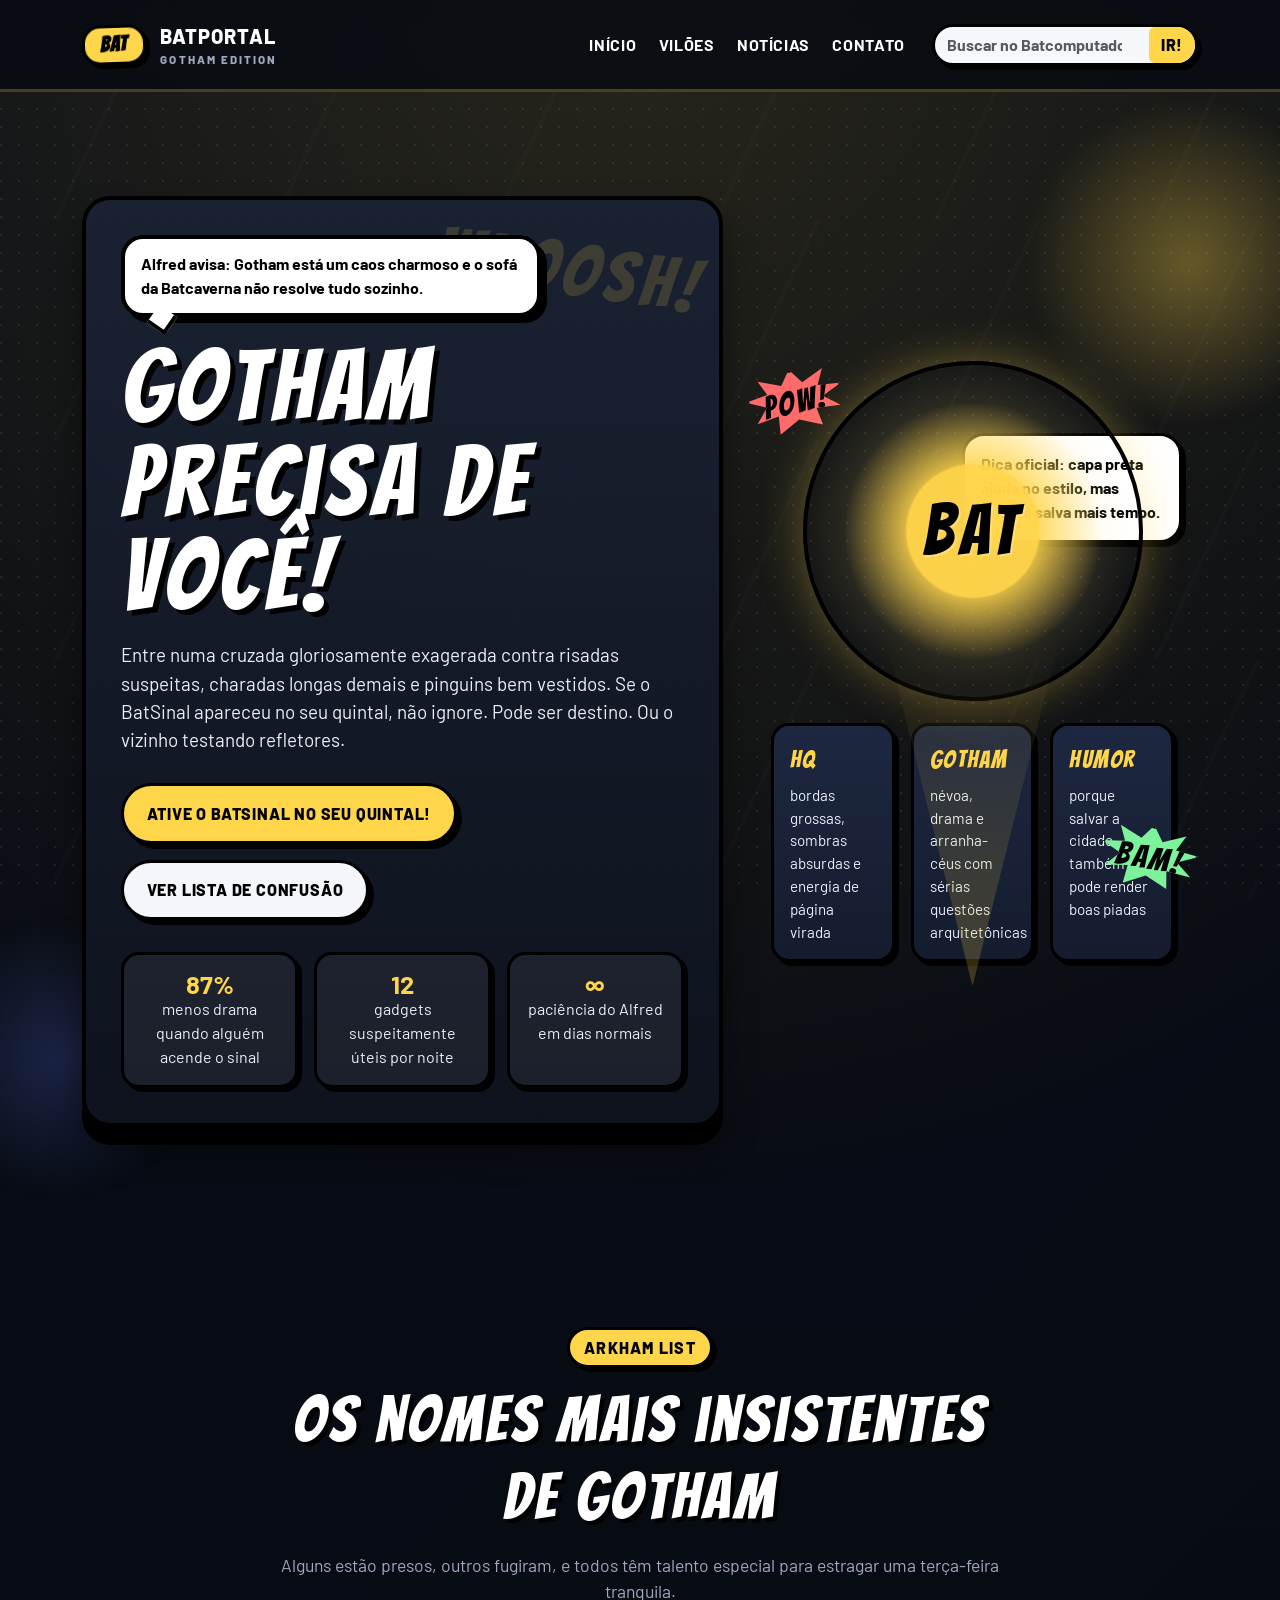
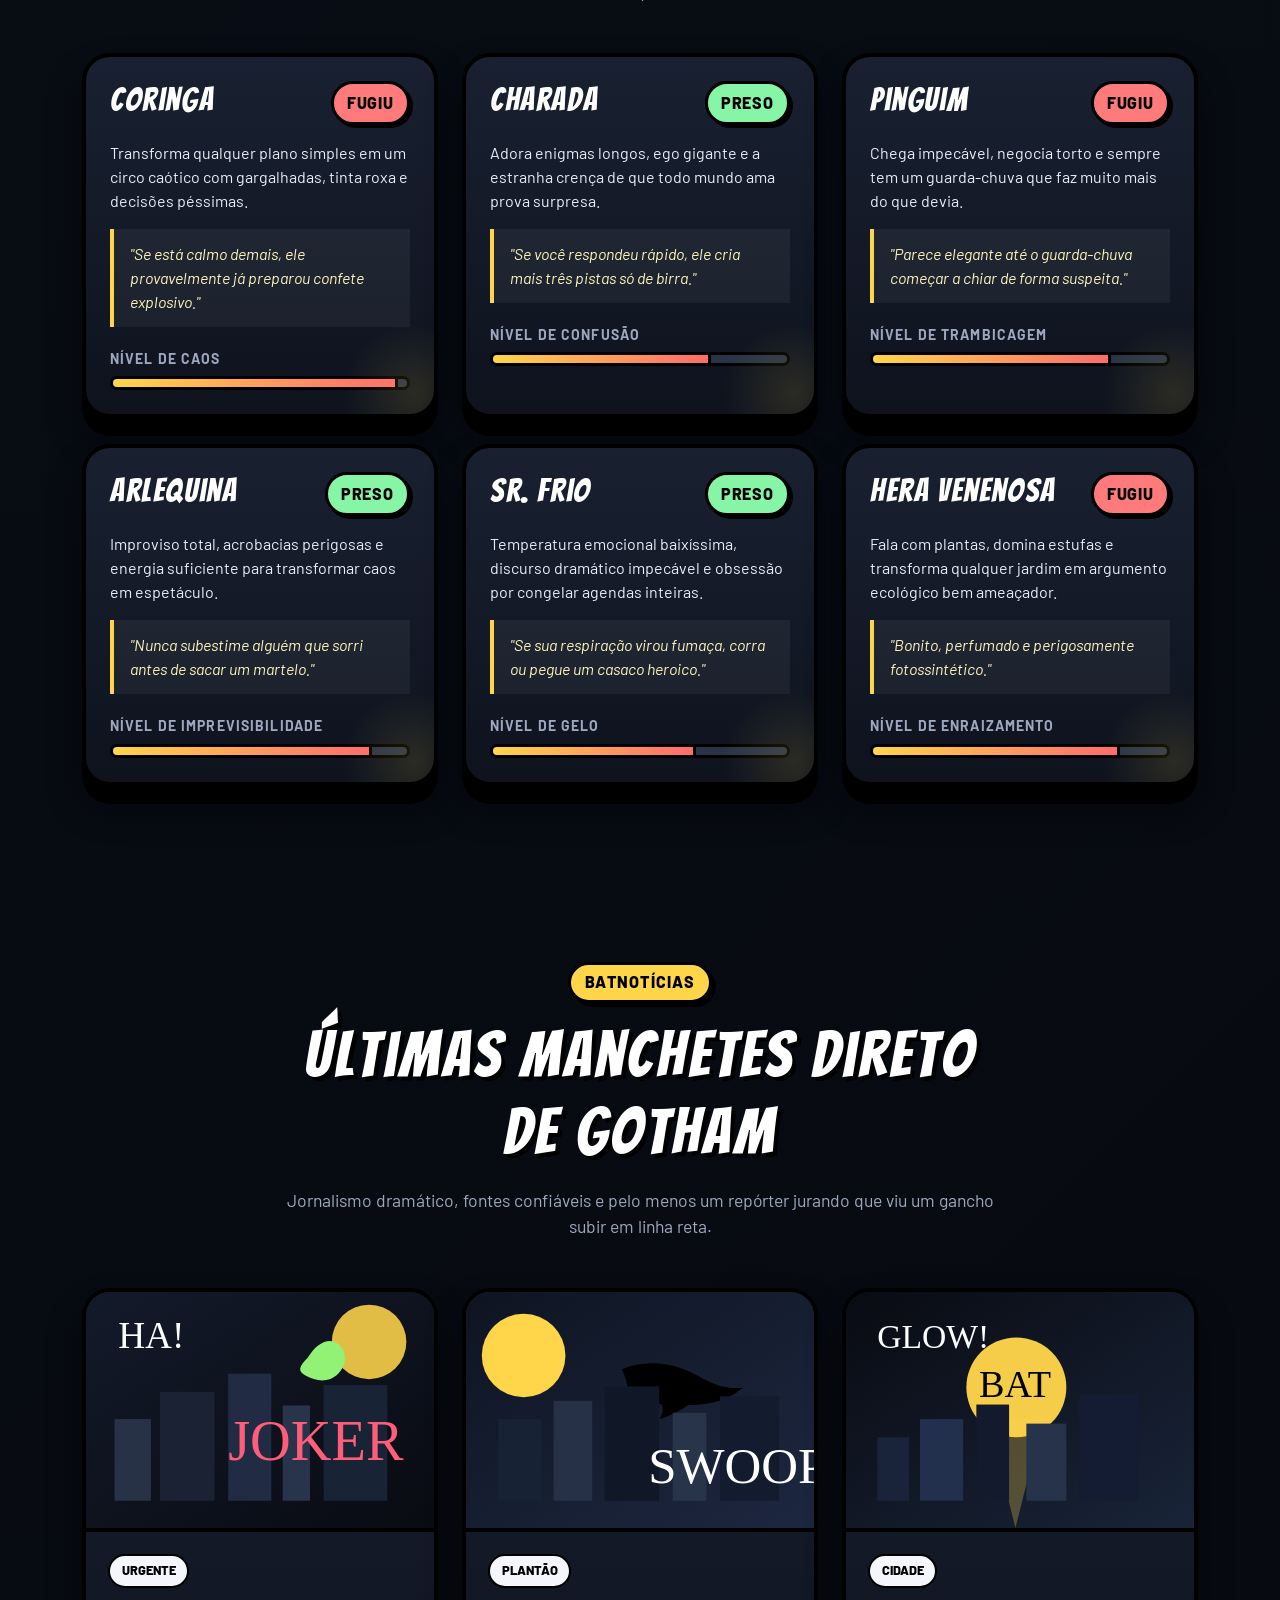
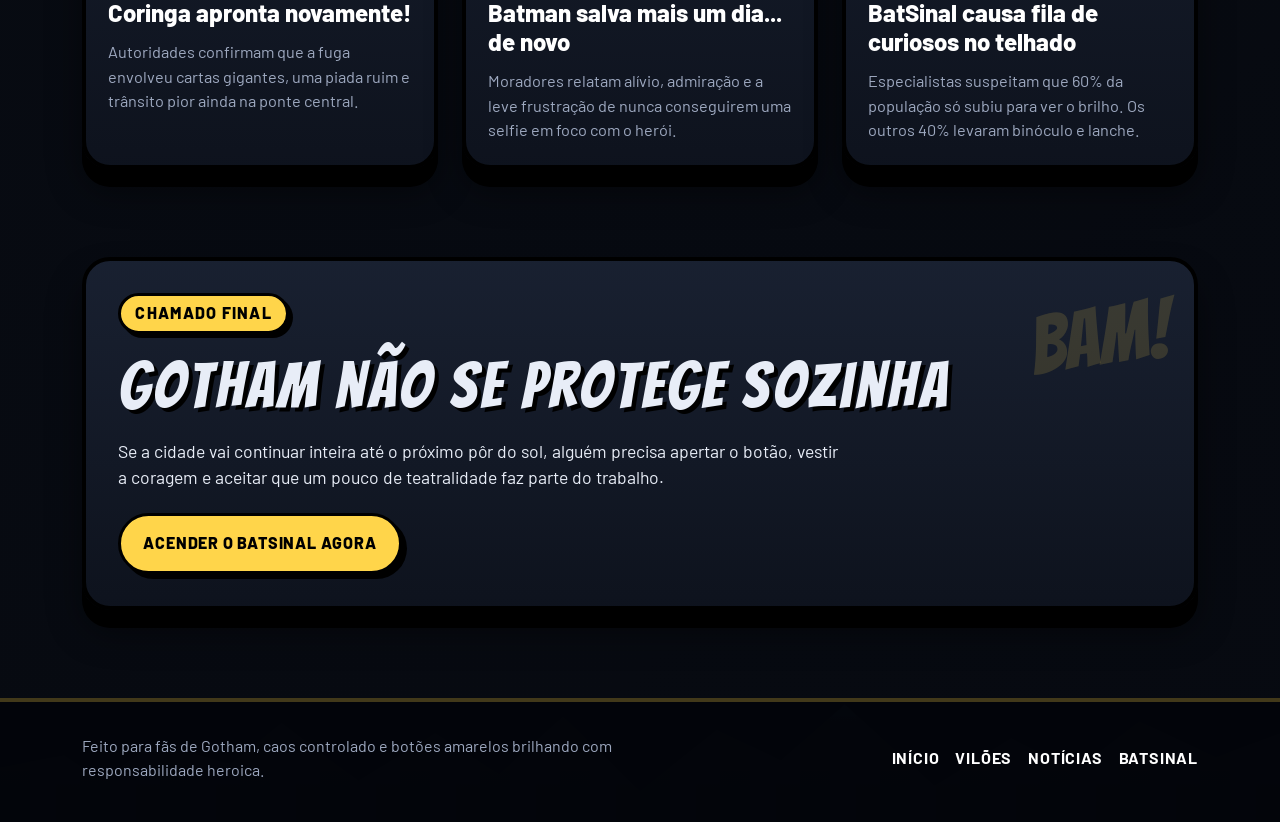
==== commit fbaad3f5: "update 2 (batman)" ====
--- a/Aula 11/index.html
+++ b/Aula 11/index.html
@@ -3,332 +3,301 @@
 <head>
   <meta charset="UTF-8">
   <meta name="viewport" content="width=device-width, initial-scale=1">
-  <meta name="description" content="Vidas que Florescem é um projeto social voluntário no nordeste brasileiro que fortalece comunidades com cuidado, água, formação e presença.">
-  <title>Vidas que Florescem</title>
+  <meta name="description" content="Landing page temática do Batman com estética de quadrinhos, humor e atmosfera de Gotham.">
+  <title>Gotham Precisa de Você</title>
   <link rel="preconnect" href="https://fonts.googleapis.com">
   <link rel="preconnect" href="https://fonts.gstatic.com" crossorigin>
-  <link href="https://fonts.googleapis.com/css2?family=Inter:wght@400;500;600;700;800&family=Playfair+Display:wght@600;700&display=swap" rel="stylesheet">
+  <link href="https://fonts.googleapis.com/css2?family=Bangers&family=Barlow:wght@400;500;600;700;800&display=swap" rel="stylesheet">
   <link href="https://cdn.jsdelivr.net/npm/bootstrap@5.3.3/dist/css/bootstrap.min.css" rel="stylesheet" integrity="sha384-QWTKZyjpPEjISv5WaRU9OFeRpok6YctnYmDr5pNlyT2bRjXh0JMhjY6hW+ALEwIH" crossorigin="anonymous">
-  <link rel="stylesheet" href="style.css">
+  <link rel="stylesheet" href="style1.css">
+  
 </head>
 <body>
-  <nav class="navbar navbar-expand-lg site-navbar" id="mainNav">
-    <div class="container">
-      <a class="navbar-brand brand-mark" href="#inicio">
-        <span class="brand-mark__seal">VF</span>
-        <span class="brand-mark__text">
-          <strong>Vidas que Florescem</strong>
-          <small>Projeto social voluntário</small>
-        </span>
-      </a>
-      <button class="navbar-toggler nav-toggle" type="button" data-bs-toggle="collapse" data-bs-target="#mainMenu" aria-controls="mainMenu" aria-expanded="false" aria-label="Abrir navegação">
-        <span class="navbar-toggler-icon"></span>
-      </button>
-      <div class="collapse navbar-collapse justify-content-end" id="mainMenu">
-        <ul class="navbar-nav align-items-lg-center gap-lg-2">
-          <li class="nav-item"><a class="nav-link" href="#sobre">Sobre</a></li>
-          <li class="nav-item"><a class="nav-link" href="#pilares">Pilares</a></li>
-          <li class="nav-item"><a class="nav-link" href="#impacto">Impacto</a></li>
-          <li class="nav-item"><a class="nav-link" href="#envolva-se">Como ajudar</a></li>
-          <li class="nav-item mt-3 mt-lg-0 ms-lg-2"><a class="btn btn-soft" href="#contato">Quero participar</a></li>
-        </ul>
+  <div class="comic-shell">
+    <!-- Navbar -->
+    <nav class="navbar navbar-expand-lg site-navbar sticky-top">
+      <div class="container">
+        <a class="navbar-brand brand-bat" href="#inicio">
+          <span class="brand-bat__logo">BAT</span>
+          <span class="brand-bat__text">
+            BatPortal
+            <small>Gotham Edition</small>
+          </span>
+        </a>
+
+        <button class="navbar-toggler" type="button" data-bs-toggle="collapse" data-bs-target="#menuBatman" aria-controls="menuBatman" aria-expanded="false" aria-label="Abrir navegação">
+          <span class="navbar-toggler-icon"></span>
+        </button>
+
+        <div class="collapse navbar-collapse" id="menuBatman">
+          <ul class="navbar-nav ms-auto align-items-lg-center me-lg-3 mb-3 mb-lg-0">
+            <li class="nav-item"><a class="nav-link" href="#inicio">Início</a></li>
+            <li class="nav-item"><a class="nav-link" href="#viloes">Vilões</a></li>
+            <li class="nav-item"><a class="nav-link" href="#noticias">Notícias</a></li>
+            <li class="nav-item"><a class="nav-link" href="#contato">Contato</a></li>
+          </ul>
+
+          <form class="d-flex search-pill" role="search">
+            <input class="form-control" type="search" placeholder="Buscar no Batcomputador" aria-label="Buscar">
+            <button class="btn" type="submit">Ir!</button>
+          </form>
+        </div>
       </div>
-    </div>
-  </nav>
-
-  <main>
-    <section class="hero-section" id="inicio">
-      <div class="hero-wash hero-wash--left"></div>
-      <div class="hero-wash hero-wash--right"></div>
+    </nav>
+
+    <main>
+      <!-- Hero -->
+      <section class="hero" id="inicio">
+        <div class="container">
+          <div class="row align-items-center g-4">
+            <div class="col-lg-7">
+              <div class="hero-panel reveal">
+                <div class="speech-bubble reveal delay-1">Alfred avisa: Gotham está um caos charmoso e o sofá da Batcaverna não resolve tudo sozinho.</div>
+                <h1 class="hero-title reveal delay-2">Gotham precisa de você!</h1>
+                <p class="hero-copy reveal delay-3">
+                  Entre numa cruzada gloriosamente exagerada contra risadas suspeitas, charadas longas demais e pinguins bem vestidos.
+                  Se o BatSinal apareceu no seu quintal, não ignore. Pode ser destino. Ou o vizinho testando refletores.
+                </p>
+                <div class="hero-actions reveal delay-4">
+                  <a class="btn-comic" href="#cta-final">Ative o BatSinal no seu quintal!</a>
+                  <a class="btn-comic-outline" href="#viloes">Ver lista de confusão</a>
+                </div>
+
+                <div class="hero-stats reveal delay-5">
+                  <div class="hero-stat">
+                    <strong>87%</strong>
+                    <span>menos drama quando alguém acende o sinal</span>
+                  </div>
+                  <div class="hero-stat">
+                    <strong>12</strong>
+                    <span>gadgets suspeitamente úteis por noite</span>
+                  </div>
+                  <div class="hero-stat">
+                    <strong>∞</strong>
+                    <span>paciência do Alfred em dias normais</span>
+                  </div>
+                </div>
+              </div>
+            </div>
+
+            <div class="col-lg-5">
+              <div class="hero-scene reveal delay-3">
+                <div class="pow-tag">POW!</div>
+                <div class="bubble-note">Dica oficial: capa preta ajuda no estilo, mas atitude salva mais tempo.</div>
+                <div class="bat-signal"></div>
+                <div class="spotlight-beam"></div>
+                <div class="bam-tag">BAM!</div>
+
+                <div class="mini-panel-row">
+                  <div class="mini-panel">
+                    <span>HQ</span>
+                    <p>bordas grossas, sombras absurdas e energia de página virada</p>
+                  </div>
+                  <div class="mini-panel">
+                    <span>Gotham</span>
+                    <p>névoa, drama e arranha-céus com sérias questões arquitetônicas</p>
+                  </div>
+                  <div class="mini-panel">
+                    <span>Humor</span>
+                    <p>porque salvar a cidade também pode render boas piadas</p>
+                  </div>
+                </div>
+              </div>
+            </div>
+          </div>
+        </div>
+      </section>
+
+      <!-- Vilões -->
+      <section class="section-pad" id="viloes">
+        <div class="container">
+          <div class="section-intro reveal">
+            <span class="section-tag">Arkham List</span>
+            <h2 class="section-title">Os nomes mais insistentes de Gotham</h2>
+            <p class="section-copy">
+              Alguns estão presos, outros fugiram, e todos têm talento especial para estragar uma terça-feira tranquila.
+            </p>
+          </div>
+
+          <div class="row comic-grid">
+            <div class="col-md-6 col-xl-4">
+              <article class="comic-card reveal delay-1">
+                <div class="villain-top">
+                  <h3>Coringa</h3>
+                  <span class="status-badge escape">Fugiu</span>
+                </div>
+                <p>Transforma qualquer plano simples em um circo caótico com gargalhadas, tinta roxa e decisões péssimas.</p>
+                <div class="villain-quote">"Se está calmo demais, ele provavelmente já preparou confete explosivo."</div>
+                <div class="threat-meter">
+                  <small>Nível de caos</small>
+                  <div class="threat-track"><div class="threat-fill" style="width: 97%;"></div></div>
+                </div>
+              </article>
+            </div>
+
+            <div class="col-md-6 col-xl-4">
+              <article class="comic-card reveal delay-2">
+                <div class="villain-top">
+                  <h3>Charada</h3>
+                  <span class="status-badge safe">Preso</span>
+                </div>
+                <p>Adora enigmas longos, ego gigante e a estranha crença de que todo mundo ama prova surpresa.</p>
+                <div class="villain-quote">"Se você respondeu rápido, ele cria mais três pistas só de birra."</div>
+                <div class="threat-meter">
+                  <small>Nível de confusão</small>
+                  <div class="threat-track"><div class="threat-fill" style="width: 74%;"></div></div>
+                </div>
+              </article>
+            </div>
+
+            <div class="col-md-6 col-xl-4">
+              <article class="comic-card reveal delay-3">
+                <div class="villain-top">
+                  <h3>Pinguim</h3>
+                  <span class="status-badge escape">Fugiu</span>
+                </div>
+                <p>Chega impecável, negocia torto e sempre tem um guarda-chuva que faz muito mais do que devia.</p>
+                <div class="villain-quote">"Parece elegante até o guarda-chuva começar a chiar de forma suspeita."</div>
+                <div class="threat-meter">
+                  <small>Nível de trambicagem</small>
+                  <div class="threat-track"><div class="threat-fill" style="width: 81%;"></div></div>
+                </div>
+              </article>
+            </div>
+
+            <div class="col-md-6 col-xl-4">
+              <article class="comic-card reveal delay-4">
+                <div class="villain-top">
+                  <h3>Arlequina</h3>
+                  <span class="status-badge safe">Preso</span>
+                </div>
+                <p>Improviso total, acrobacias perigosas e energia suficiente para transformar caos em espetáculo.</p>
+                <div class="villain-quote">"Nunca subestime alguém que sorri antes de sacar um martelo."</div>
+                <div class="threat-meter">
+                  <small>Nível de imprevisibilidade</small>
+                  <div class="threat-track"><div class="threat-fill" style="width: 88%;"></div></div>
+                </div>
+              </article>
+            </div>
+
+            <div class="col-md-6 col-xl-4">
+              <article class="comic-card reveal delay-5">
+                <div class="villain-top">
+                  <h3>Sr. Frio</h3>
+                  <span class="status-badge safe">Preso</span>
+                </div>
+                <p>Temperatura emocional baixíssima, discurso dramático impecável e obsessão por congelar agendas inteiras.</p>
+                <div class="villain-quote">"Se sua respiração virou fumaça, corra ou pegue um casaco heroico."</div>
+                <div class="threat-meter">
+                  <small>Nível de gelo</small>
+                  <div class="threat-track"><div class="threat-fill" style="width: 69%;"></div></div>
+                </div>
+              </article>
+            </div>
+
+            <div class="col-md-6 col-xl-4">
+              <article class="comic-card reveal delay-6">
+                <div class="villain-top">
+                  <h3>Hera Venenosa</h3>
+                  <span class="status-badge escape">Fugiu</span>
+                </div>
+                <p>Fala com plantas, domina estufas e transforma qualquer jardim em argumento ecológico bem ameaçador.</p>
+                <div class="villain-quote">"Bonito, perfumado e perigosamente fotossintético."</div>
+                <div class="threat-meter">
+                  <small>Nível de enraizamento</small>
+                  <div class="threat-track"><div class="threat-fill" style="width: 84%;"></div></div>
+                </div>
+              </article>
+            </div>
+          </div>
+        </div>
+      </section>
+
+      <!-- Notícias -->
+      <section class="section-pad" id="noticias">
+        <div class="container">
+          <div class="section-intro reveal">
+            <span class="section-tag">BatNotícias</span>
+            <h2 class="section-title">Últimas manchetes direto de Gotham</h2>
+            <p class="section-copy">
+              Jornalismo dramático, fontes confiáveis e pelo menos um repórter jurando que viu um gancho subir em linha reta.
+            </p>
+          </div>
+
+          <div class="row g-4">
+            <div class="col-lg-4">
+              <article class="news-card reveal delay-1">
+                <img alt="Ilustração estilizada do Coringa fugindo em Gotham" src="data:image/svg+xml;utf8,<svg xmlns='http://www.w3.org/2000/svg' viewBox='0 0 800 520'><defs><linearGradient id='g' x1='0' x2='1' y1='0' y2='1'><stop stop-color='%23131a2a'/><stop offset='1' stop-color='%23090b12'/></linearGradient></defs><rect width='800' height='520' fill='url(%23g)'/><circle cx='640' cy='110' r='82' fill='%23ffd54a' opacity='0.88'/><rect x='80' y='280' width='80' height='180' fill='%23283247'/><rect x='180' y='220' width='120' height='240' fill='%231a2233'/><rect x='330' y='180' width='95' height='280' fill='%23212c44'/><rect x='450' y='250' width='60' height='210' fill='%2328334c'/><rect x='540' y='205' width='140' height='255' fill='%23182336'/><text x='88' y='124' font-size='82' font-family='Arial Black' fill='%23ffffff'>HA!</text><text x='330' y='370' font-size='124' font-family='Arial Black' fill='%23ff5e7a'>JOKER</text><path d='M505 145c24-40 56-48 75-22 11 16 10 40-8 57-22 21-48 17-72 4-18-10-14-20 5-39z' fill='%2391f275'/></svg>">
+                <div class="news-body">
+                  <span class="news-kicker">Urgente</span>
+                  <h3>Coringa apronta novamente!</h3>
+                  <p>Autoridades confirmam que a fuga envolveu cartas gigantes, uma piada ruim e trânsito pior ainda na ponte central.</p>
+                </div>
+              </article>
+            </div>
+
+            <div class="col-lg-4">
+              <article class="news-card reveal delay-2">
+                <img alt="Ilustração estilizada do Batman sobrevoando Gotham" src="data:image/svg+xml;utf8,<svg xmlns='http://www.w3.org/2000/svg' viewBox='0 0 800 520'><defs><linearGradient id='g2' x1='0' x2='1' y1='0' y2='1'><stop stop-color='%230e1421'/><stop offset='1' stop-color='%231d2740'/></linearGradient></defs><rect width='800' height='520' fill='url(%23g2)'/><circle cx='144' cy='140' r='92' fill='%23ffd54a'/><path d='M360 170c50-20 110-18 170 16 40 23 64 27 96 25-30 26-68 38-120 38-20 14-41 24-63 31 8-16 10-26 3-33-26 4-52 3-83-4 14-18 12-42-3-73z' fill='%23000000'/><rect x='88' y='280' width='95' height='180' fill='%23172235'/><rect x='210' y='240' width='85' height='220' fill='%23263147'/><rect x='322' y='208' width='120' height='252' fill='%23101828'/><rect x='472' y='266' width='74' height='194' fill='%23273449'/><rect x='576' y='230' width='130' height='230' fill='%23131b2e'/><text x='418' y='420' font-size='112' font-family='Arial Black' fill='%23ffffff'>SWOOP</text></svg>">
+                <div class="news-body">
+                  <span class="news-kicker">Plantão</span>
+                  <h3>Batman salva mais um dia... de novo</h3>
+                  <p>Moradores relatam alívio, admiração e a leve frustração de nunca conseguirem uma selfie em foco com o herói.</p>
+                </div>
+              </article>
+            </div>
+
+            <div class="col-lg-4">
+              <article class="news-card reveal delay-3">
+                <img alt="Ilustração estilizada do BatSinal iluminando Gotham" src="data:image/svg+xml;utf8,<svg xmlns='http://www.w3.org/2000/svg' viewBox='0 0 800 520'><defs><linearGradient id='g3' x1='0' x2='1' y1='0' y2='1'><stop stop-color='%23090b12'/><stop offset='1' stop-color='%23192439'/></linearGradient></defs><rect width='800' height='520' fill='url(%23g3)'/><path d='M390 520l-60-240h120z' fill='%23ffd54a' opacity='0.28'/><circle cx='392' cy='210' r='110' fill='%23ffd54a' opacity='0.96'/><text x='310' y='232' font-size='84' font-family='Arial Black' fill='%23000000'>BAT</text><rect x='86' y='320' width='70' height='140' fill='%23192339'/><rect x='180' y='280' width='95' height='180' fill='%23222f4d'/><rect x='304' y='248' width='72' height='212' fill='%23131a2d'/><rect x='414' y='290' width='88' height='170' fill='%2326334b'/><rect x='530' y='226' width='130' height='234' fill='%23131c33'/><text x='86' y='124' font-size='74' font-family='Arial Black' fill='%23ffffff'>GLOW!</text></svg>">
+                <div class="news-body">
+                  <span class="news-kicker">Cidade</span>
+                  <h3>BatSinal causa fila de curiosos no telhado</h3>
+                  <p>Especialistas suspeitam que 60% da população só subiu para ver o brilho. Os outros 40% levaram binóculo e lanche.</p>
+                </div>
+              </article>
+            </div>
+          </div>
+        </div>
+      </section>
+
+      <!-- CTA secundário -->
+      <section class="section-pad pt-0" id="cta-final">
+        <div class="container">
+          <div class="cta-banner reveal">
+            <span class="section-tag">Chamado Final</span>
+            <h2>Gotham não se protege sozinha</h2>
+            <p>
+              Se a cidade vai continuar inteira até o próximo pôr do sol, alguém precisa apertar o botão, vestir a coragem e aceitar que um pouco de teatralidade faz parte do trabalho.
+            </p>
+            <a class="btn-comic" href="#contato">Acender o BatSinal agora</a>
+          </div>
+        </div>
+      </section>
+    </main>
+
+    <!-- Footer -->
+    <footer class="footer-panel" id="contato">
       <div class="container">
-        <div class="row align-items-center gy-5">
+        <div class="row align-items-center">
           <div class="col-lg-6">
-            <div class="eyebrow reveal">Presença, cuidado e futuro compartilhado</div>
-            <h1 class="hero-title reveal">Quando a comunidade encontra apoio, a vida volta a florescer.</h1>
-            <p class="hero-text reveal">
-              O Vidas que Florescem atua ao lado de famílias do nordeste brasileiro com ações voluntárias que unem acesso à água,
-              fortalecimento comunitário, cuidado com a infância e cultivo de esperança no cotidiano.
+            <p class="footer-copy mb-0">
+              Feito para fãs de Gotham, caos controlado e botões amarelos brilhando com responsabilidade heroica.
             </p>
-            <div class="hero-actions reveal">
-              <a class="btn btn-primary-soft" href="#envolva-se">Apoiar o projeto</a>
-              <a class="btn btn-outline-soft" href="#pilares">Conhecer os pilares</a>
-            </div>
-            <ul class="hero-trust reveal">
-              <li>Atuação voluntária em comunidades rurais e periféricas</li>
-              <li>Parcerias locais com escolas, lideranças e famílias</li>
-              <li>Projetos pensados com escuta, continuidade e respeito</li>
-            </ul>
           </div>
           <div class="col-lg-6">
-            <div class="hero-visual reveal">
-              <div class="hero-visual__photo hero-visual__photo--main">
-                <div class="photo-copy">
-                  <span>Espaço para imagem real</span>
-                  <p>Encontros, mutirões, escuta e afeto em comunidade.</p>
-                </div>
-              </div>
-              <div class="hero-visual__photo hero-visual__photo--secondary"></div>
-              <div class="hero-note">
-                <strong>Feito com presença</strong>
-                <p>Mais do que assistência, criamos vínculos duradouros e caminhos de autonomia.</p>
-              </div>
+            <div class="footer-links">
+              <a href="#inicio">Início</a>
+              <a href="#viloes">Vilões</a>
+              <a href="#noticias">Notícias</a>
+              <a href="#cta-final">BatSinal</a>
             </div>
           </div>
         </div>
       </div>
-    </section>
-
-    <section class="intro-band reveal" id="sobre">
-      <div class="container">
-        <div class="row align-items-center gy-4">
-          <div class="col-lg-4">
-            <p class="section-kicker">Sobre o projeto</p>
-            <h2 class="section-title">Uma iniciativa que cresce a partir das pessoas.</h2>
-          </div>
-          <div class="col-lg-8">
-            <p class="intro-band__text">
-              Cada ação nasce da realidade de quem vive o território. Nosso trabalho combina apoio imediato com construção de
-              soluções possíveis, respeitando a cultura local, o ritmo da comunidade e a força das redes de vizinhança.
-            </p>
-          </div>
-        </div>
-      </div>
-    </section>
-
-    <section class="section-space" id="pilares">
-      <div class="container">
-        <div class="section-heading text-center reveal">
-          <p class="section-kicker">Nossos pilares</p>
-          <h2 class="section-title">Frentes de cuidado que se fortalecem juntas.</h2>
-          <p class="section-description">
-            Organizamos as ações em pilares complementares, com foco em dignidade, continuidade e impacto real.
-          </p>
-        </div>
-        <div class="row g-4">
-          <div class="col-md-6 col-xl-4">
-            <article class="pillar-card reveal">
-              <div class="pillar-icon">01</div>
-              <h3>Água e segurança do cotidiano</h3>
-              <p>
-                Apoio a soluções de acesso, armazenamento e uso consciente da água, reduzindo vulnerabilidades que afetam saúde,
-                alimentação e permanência das famílias no território.
-              </p>
-            </article>
-          </div>
-          <div class="col-md-6 col-xl-4">
-            <article class="pillar-card reveal">
-              <div class="pillar-icon pillar-icon--green">02</div>
-              <h3>Educação, infância e vínculo</h3>
-              <p>
-                Oficinas, escuta, reforço de repertório e ações de convivência que acolhem crianças, adolescentes e cuidadores com
-                proximidade e intencionalidade.
-              </p>
-            </article>
-          </div>
-          <div class="col-md-6 col-xl-4">
-            <article class="pillar-card reveal">
-              <div class="pillar-icon pillar-icon--blue">03</div>
-              <h3>Comunidade e autonomia local</h3>
-              <p>
-                Mobilização de voluntários, fortalecimento de lideranças comunitárias e iniciativas que estimulam participação,
-                corresponsabilidade e continuidade.
-              </p>
-            </article>
-          </div>
-        </div>
-      </div>
-    </section>
-
-    <section class="section-space section-impact" id="impacto">
-      <div class="container">
-        <div class="impact-panel">
-          <div class="row align-items-center gy-5">
-            <div class="col-lg-5">
-              <div class="reveal">
-                <p class="section-kicker">Impacto construído no tempo</p>
-                <h2 class="section-title">Resultados que fazem sentido para quem vive a mudança.</h2>
-                <p class="section-description text-start mx-0">
-                  Os números ajudam a visualizar o alcance, mas o que realmente importa é o que eles representam: rotina mais digna,
-                  crianças com mais oportunidades e comunidades mais fortalecidas.
-                </p>
-              </div>
-            </div>
-            <div class="col-lg-7">
-              <div class="row g-3">
-                <div class="col-sm-6">
-                  <div class="impact-card reveal">
-                    <strong>420+</strong>
-                    <span>famílias acompanhadas em ações recorrentes</span>
-                  </div>
-                </div>
-                <div class="col-sm-6">
-                  <div class="impact-card reveal">
-                    <strong>28</strong>
-                    <span>comunidades alcançadas com apoio local</span>
-                  </div>
-                </div>
-                <div class="col-sm-6">
-                  <div class="impact-card reveal">
-                    <strong>160+</strong>
-                    <span>voluntários mobilizados ao longo das frentes</span>
-                  </div>
-                </div>
-                <div class="col-sm-6">
-                  <div class="impact-card reveal">
-                    <strong>12 mil</strong>
-                    <span>itens e atendimentos entregues com escuta e acompanhamento</span>
-                  </div>
-                </div>
-              </div>
-            </div>
-          </div>
-        </div>
-      </div>
-    </section>
-
-    <section class="section-space">
-      <div class="container">
-        <div class="row g-4 align-items-stretch">
-          <div class="col-lg-6">
-            <div class="story-card reveal">
-              <p class="section-kicker">Nosso jeito de fazer</p>
-              <h2 class="section-title">Acolher primeiro. Construir junto depois.</h2>
-              <p>
-                Trabalhamos com delicadeza e continuidade. Isso significa ouvir antes de propor, somar antes de substituir e desenhar
-                caminhos que possam permanecer mesmo depois de cada ação pontual.
-              </p>
-              <p>
-                A estética do projeto também nasce daí: clareza, simplicidade, calor humano e espaço para que a realidade de cada
-                comunidade apareça com respeito.
-              </p>
-            </div>
-          </div>
-          <div class="col-lg-6">
-            <div class="quote-card reveal">
-              <p>
-                “Quando alguém chega aqui para ouvir de verdade, a ajuda muda de sentido. A gente não se sente só atendido. Se sente
-                lembrado.”
-              </p>
-              <span>Relato de liderança comunitária parceira</span>
-            </div>
-          </div>
-        </div>
-      </div>
-    </section>
-
-    <section class="section-space section-engage" id="envolva-se">
-      <div class="container">
-        <div class="section-heading text-center reveal">
-          <p class="section-kicker">Como ajudar</p>
-          <h2 class="section-title">Há muitas formas de caminhar com a gente.</h2>
-          <p class="section-description">
-            Toda contribuição pode virar presença concreta na vida de alguém, seja com tempo, recurso, conhecimento ou articulação.
-          </p>
-        </div>
-        <div class="row g-4">
-          <div class="col-md-6 col-xl-4">
-            <article class="engage-card reveal">
-              <h3>Doações conscientes</h3>
-              <p>Contribua para kits, deslocamentos, materiais educativos, ações sazonais e melhorias definidas junto às comunidades.</p>
-              <a href="#contato">Contribuir com recursos</a>
-            </article>
-          </div>
-          <div class="col-md-6 col-xl-4">
-            <article class="engage-card reveal">
-              <h3>Voluntariado com propósito</h3>
-              <p>Participe de mutirões, apoio logístico, produção de oficinas, comunicação, escuta e acompanhamento de frentes locais.</p>
-              <a href="#contato">Quero ser voluntário</a>
-            </article>
-          </div>
-          <div class="col-md-6 col-xl-4">
-            <article class="engage-card reveal">
-              <h3>Parcerias e rede de apoio</h3>
-              <p>Some sua escola, coletivo, empresa ou grupo comunitário para ampliar alcance com responsabilidade e continuidade.</p>
-              <a href="#contato">Construir parceria</a>
-            </article>
-          </div>
-        </div>
-      </div>
-    </section>
-
-    <section class="section-space section-cta" id="contato">
-      <div class="container">
-        <div class="cta-panel reveal">
-          <div class="row align-items-center gy-4">
-            <div class="col-lg-8">
-              <p class="section-kicker">Vamos conversar</p>
-              <h2 class="section-title">Seu apoio pode sustentar encontros, cuidado e continuidade.</h2>
-              <p class="section-description text-start mx-0">
-                Se você acredita em transformação feita com proximidade, respeito e presença, este projeto tem espaço para você.
-              </p>
-            </div>
-            <div class="col-lg-4 text-lg-end">
-              <div class="cta-actions">
-                <a class="btn btn-primary-soft" href="mailto:contato@vidasqueflorescem.org">Entrar em contato</a>
-                <a class="btn btn-outline-soft" href="https://instagram.com" target="_blank" rel="noreferrer">Acompanhar no Instagram</a>
-              </div>
-            </div>
-          </div>
-        </div>
-      </div>
-    </section>
-  </main>
-
-  <footer class="site-footer">
-    <div class="container">
-      <div class="row gy-4 align-items-center">
-        <div class="col-lg-4">
-          <div class="brand-mark brand-mark--footer">
-            <span class="brand-mark__seal">VF</span>
-            <span class="brand-mark__text">
-              <strong>Vidas que Florescem</strong>
-              <small>Nordeste brasileiro • presença voluntária</small>
-            </span>
-          </div>
-        </div>
-        <div class="col-lg-4 text-center">
-          <p class="footer-copy">Projeto social construído com cuidado, escuta e ação compartilhada.</p>
-        </div>
-        <div class="col-lg-4">
-          <div class="footer-links">
-            <a href="#sobre">Sobre</a>
-            <a href="#impacto">Impacto</a>
-            <a href="#envolva-se">Como ajudar</a>
-            <a href="mailto:contato@vidasqueflorescem.org">Contato</a>
-          </div>
-        </div>
-      </div>
-    </div>
-  </footer>
+    </footer>
+  </div>
 
   <script src="https://cdn.jsdelivr.net/npm/bootstrap@5.3.3/dist/js/bootstrap.bundle.min.js" integrity="sha384-YvpcrYf0tY3lHB60NNkmXc5s9fDVZLESaAA55NDzOxhy9GkcIdslK1eN7N6jIeHz" crossorigin="anonymous"></script>
-  <script>
-    const nav = document.getElementById('mainNav');
-    const revealItems = document.querySelectorAll('.reveal');
-
-    window.addEventListener('scroll', () => {
-      nav.classList.toggle('is-scrolled', window.scrollY > 24);
-    });
-
-    document.querySelectorAll('a[href^="#"]').forEach((link) => {
-      link.addEventListener('click', (event) => {
-        const target = document.querySelector(link.getAttribute('href'));
-        if (!target) return;
-        event.preventDefault();
-        target.scrollIntoView({ behavior: 'smooth', block: 'start' });
-      });
-    });
-
-    const revealObserver = new IntersectionObserver((entries) => {
-      entries.forEach((entry) => {
-        if (entry.isIntersecting) {
-          entry.target.classList.add('is-visible');
-          revealObserver.unobserve(entry.target);
-        }
-      });
-    }, { threshold: 0.14 });
-
-    revealItems.forEach((item) => revealObserver.observe(item));
-  </script>
 </body>
 </html>
--- a/Aula 11/style1.css
+++ b/Aula 11/style1.css
@@ -0,0 +1,889 @@
+    :root {
+      --bg-night: #090b12;
+      --bg-deep: #10182a;
+      --bg-card: #121826;
+      --bg-panel: #1a2233;
+      --bat-yellow: #ffd54a;
+      --bat-yellow-deep: #ffbf00;
+      --cloud: #e8edf7;
+      --muted: #9da8bf;
+      --line: #0b0f18;
+      --shadow: 0 18px 0 #000, 0 22px 35px rgba(0, 0, 0, 0.45);
+      --comic-shadow: 6px 6px 0 #000;
+      --radius-xl: 28px;
+      --radius-lg: 22px;
+      --radius-md: 18px;
+      --font-body: "Barlow", sans-serif;
+      --font-comic: "Bangers", cursive;
+    }
+
+    * {
+      box-sizing: border-box;
+    }
+
+    html {
+      scroll-behavior: smooth;
+    }
+
+    body {
+      margin: 0;
+      color: var(--cloud);
+      font-family: var(--font-body);
+      background:
+        radial-gradient(circle at top, rgba(255, 213, 74, 0.12), transparent 30%),
+        linear-gradient(180deg, rgba(7, 10, 17, 0.7), rgba(7, 10, 17, 0.95)),
+        linear-gradient(135deg, #0e1421 0%, #091018 55%, #06070c 100%);
+      overflow-x: hidden;
+    }
+
+    body::before {
+      content: "";
+      position: fixed;
+      inset: 0;
+      pointer-events: none;
+      opacity: 0.08;
+      background-image:
+        radial-gradient(circle at 1px 1px, #ffffff 1px, transparent 0),
+        linear-gradient(115deg, transparent 0 48%, rgba(255, 255, 255, 0.2) 49%, transparent 50%);
+      background-size: 18px 18px, 220px 220px;
+      mix-blend-mode: screen;
+    }
+
+    a {
+      text-decoration: none;
+    }
+
+    img {
+      display: block;
+      max-width: 100%;
+    }
+
+    .comic-shell {
+      position: relative;
+      isolation: isolate;
+    }
+
+    .comic-shell::after {
+      content: "";
+      position: absolute;
+      inset: auto 0 0;
+      height: 170px;
+      background:
+        linear-gradient(to top, rgba(0, 0, 0, 0.5), transparent),
+        repeating-linear-gradient(
+          to right,
+          #0a0e18 0 30px,
+          #121827 30px 56px,
+          #0d1220 56px 80px
+        );
+      clip-path: polygon(
+        0 100%, 0 68%, 5% 61%, 8% 76%, 12% 54%, 18% 66%, 22% 42%, 28% 76%, 34% 48%,
+        39% 72%, 44% 38%, 50% 82%, 56% 46%, 61% 64%, 66% 31%, 73% 79%, 79% 51%,
+        84% 70%, 89% 41%, 95% 62%, 100% 48%, 100% 100%
+      );
+      z-index: -1;
+    }
+
+    .section-pad {
+      padding: 5.5rem 0;
+    }
+
+    .section-intro {
+      max-width: 720px;
+      margin: 0 auto 3rem;
+      text-align: center;
+    }
+
+    .section-tag {
+      display: inline-block;
+      margin-bottom: 0.9rem;
+      padding: 0.35rem 0.9rem;
+      border: 3px solid #000;
+      border-radius: 999px;
+      background: var(--bat-yellow);
+      color: #000;
+      font-weight: 800;
+      text-transform: uppercase;
+      letter-spacing: 0.08em;
+      box-shadow: 4px 4px 0 #000;
+    }
+
+    .section-title {
+      margin: 0;
+      color: #fff;
+      font-family: var(--font-comic);
+      font-size: clamp(2.2rem, 5vw, 4.6rem);
+      letter-spacing: 0.05em;
+      text-shadow: 4px 4px 0 #000;
+    }
+
+    .section-copy {
+      margin-top: 1rem;
+      color: var(--muted);
+      font-size: 1.1rem;
+    }
+
+    .site-navbar {
+      padding: 1rem 0;
+      background: rgba(8, 11, 18, 0.85);
+      border-bottom: 3px solid rgba(255, 213, 74, 0.25);
+      backdrop-filter: blur(10px);
+    }
+
+    .brand-bat {
+      display: inline-flex;
+      align-items: center;
+      gap: 0.9rem;
+      color: #fff;
+      font-weight: 800;
+      text-transform: uppercase;
+      letter-spacing: 0.05em;
+    }
+
+    .brand-bat__logo {
+      width: 64px;
+      height: 40px;
+      border: 3px solid #000;
+      border-radius: 18px;
+      background: var(--bat-yellow);
+      box-shadow: 4px 4px 0 #000;
+      display: grid;
+      place-items: center;
+      color: #000;
+      font-family: var(--font-comic);
+      font-size: 1.3rem;
+      line-height: 1;
+      transform: rotate(-2deg);
+    }
+
+    .brand-bat__text small {
+      display: block;
+      color: var(--muted);
+      font-size: 0.72rem;
+      letter-spacing: 0.18em;
+    }
+
+    .nav-link {
+      color: #fff;
+      font-weight: 700;
+      text-transform: uppercase;
+      letter-spacing: 0.04em;
+      margin: 0 0.2rem;
+      position: relative;
+    }
+
+    .nav-link:hover,
+    .nav-link:focus {
+      color: var(--bat-yellow);
+    }
+
+    .nav-link::after {
+      content: "";
+      position: absolute;
+      left: 0.5rem;
+      right: 0.5rem;
+      bottom: 0.2rem;
+      height: 3px;
+      background: var(--bat-yellow);
+      transform: scaleX(0);
+      transform-origin: center;
+      transition: transform 0.25s ease;
+    }
+
+    .nav-link:hover::after,
+    .nav-link:focus::after {
+      transform: scaleX(1);
+    }
+
+    .navbar-toggler {
+      border: 3px solid var(--bat-yellow);
+      box-shadow: 4px 4px 0 #000;
+    }
+
+    .navbar-toggler:focus {
+      box-shadow: 4px 4px 0 #000, 0 0 0 0.2rem rgba(255, 213, 74, 0.2);
+    }
+
+    .navbar-toggler-icon {
+      filter: invert(1);
+    }
+
+    .search-pill {
+      border: 3px solid #000;
+      border-radius: 999px;
+      background: #f5f7fb;
+      box-shadow: 4px 4px 0 #000;
+      overflow: hidden;
+    }
+
+    .search-pill .form-control,
+    .search-pill .btn {
+      border: 0;
+    }
+
+    .search-pill .form-control {
+      background: transparent;
+      font-weight: 700;
+    }
+
+    .search-pill .form-control:focus {
+      box-shadow: none;
+    }
+
+    .search-pill .btn {
+      background: var(--bat-yellow);
+      color: #000;
+      font-weight: 800;
+      text-transform: uppercase;
+      letter-spacing: 0.04em;
+    }
+
+    .hero {
+      position: relative;
+      padding: 6.5rem 0 7rem;
+      overflow: hidden;
+    }
+
+    .hero::before,
+    .hero::after {
+      content: "";
+      position: absolute;
+      border-radius: 50%;
+      filter: blur(8px);
+      z-index: -1;
+    }
+
+    .hero::before {
+      width: 340px;
+      height: 340px;
+      top: 0;
+      right: -80px;
+      background: radial-gradient(circle, rgba(255, 213, 74, 0.35), transparent 68%);
+      animation: floatGlow 8s ease-in-out infinite;
+    }
+
+    .hero::after {
+      width: 280px;
+      height: 280px;
+      bottom: 40px;
+      left: -80px;
+      background: radial-gradient(circle, rgba(95, 124, 255, 0.22), transparent 70%);
+      animation: floatGlow 10s ease-in-out infinite reverse;
+    }
+
+    .hero-panel,
+    .comic-card,
+    .news-card,
+    .cta-banner {
+      border: 4px solid #000;
+      border-radius: var(--radius-xl);
+      background: linear-gradient(180deg, rgba(26, 34, 51, 0.95), rgba(14, 19, 30, 0.98));
+      box-shadow: var(--shadow);
+    }
+
+    .hero-panel {
+      padding: 2.2rem;
+      position: relative;
+      overflow: hidden;
+    }
+
+    .hero-panel::before {
+      content: "WHOOSH!";
+      position: absolute;
+      top: 1rem;
+      right: 1rem;
+      color: rgba(255, 213, 74, 0.16);
+      font-family: var(--font-comic);
+      font-size: clamp(2rem, 6vw, 4.5rem);
+      letter-spacing: 0.08em;
+      transform: rotate(8deg);
+    }
+
+    .speech-bubble {
+      display: inline-block;
+      max-width: 420px;
+      margin-bottom: 1.4rem;
+      padding: 0.8rem 1rem;
+      border: 4px solid #000;
+      border-radius: 22px;
+      background: #fff;
+      color: #000;
+      font-weight: 700;
+      box-shadow: var(--comic-shadow);
+      position: relative;
+    }
+
+    .speech-bubble::after {
+      content: "";
+      position: absolute;
+      left: 26px;
+      bottom: -18px;
+      width: 22px;
+      height: 22px;
+      background: #fff;
+      border-right: 4px solid #000;
+      border-bottom: 4px solid #000;
+      transform: rotate(35deg);
+    }
+
+    .hero-title {
+      margin: 0;
+      max-width: 11ch;
+      font-family: var(--font-comic);
+      font-size: clamp(3rem, 8vw, 6.2rem);
+      line-height: 0.95;
+      letter-spacing: 0.05em;
+      color: #fff;
+      text-shadow: 5px 5px 0 #000;
+    }
+
+    .hero-copy {
+      max-width: 560px;
+      margin-top: 1.2rem;
+      color: var(--cloud);
+      font-size: 1.18rem;
+    }
+
+    .hero-actions {
+      display: flex;
+      flex-wrap: wrap;
+      gap: 1rem;
+      margin-top: 1.8rem;
+    }
+
+    .btn-comic,
+    .btn-comic-outline {
+      display: inline-flex;
+      align-items: center;
+      justify-content: center;
+      gap: 0.5rem;
+      min-height: 58px;
+      padding: 0.95rem 1.4rem;
+      border: 3px solid #000;
+      border-radius: 999px;
+      font-weight: 800;
+      text-transform: uppercase;
+      letter-spacing: 0.05em;
+      transition: transform 0.25s ease, box-shadow 0.25s ease, background 0.25s ease, color 0.25s ease;
+    }
+
+    .btn-comic {
+      background: var(--bat-yellow);
+      color: #000;
+      box-shadow: 0 0 0 rgba(255, 213, 74, 0.4), 5px 5px 0 #000;
+      animation: batPulse 2.6s ease-in-out infinite;
+    }
+
+    .btn-comic:hover,
+    .btn-comic:focus {
+      color: #000;
+      transform: translateY(-4px) scale(1.03);
+      box-shadow: 0 0 26px rgba(255, 213, 74, 0.55), 8px 8px 0 #000;
+    }
+
+    .btn-comic-outline {
+      background: #f4f6fb;
+      color: #000;
+      box-shadow: 5px 5px 0 #000;
+    }
+
+    .btn-comic-outline:hover,
+    .btn-comic-outline:focus {
+      color: #000;
+      background: #fff2bf;
+      transform: translateY(-4px);
+    }
+
+    .hero-stats {
+      display: grid;
+      grid-template-columns: repeat(3, minmax(0, 1fr));
+      gap: 1rem;
+      margin-top: 2rem;
+    }
+
+    .hero-stat {
+      padding: 1rem;
+      border: 3px solid #000;
+      border-radius: var(--radius-md);
+      background: rgba(255, 255, 255, 0.06);
+      text-align: center;
+      box-shadow: 4px 4px 0 #000;
+    }
+
+    .hero-stat strong {
+      display: block;
+      color: var(--bat-yellow);
+      font-size: 1.6rem;
+      line-height: 1;
+    }
+
+    .hero-scene {
+      position: relative;
+      min-height: 520px;
+      padding: 1.5rem;
+    }
+
+    .bat-signal {
+      width: min(340px, 100%);
+      aspect-ratio: 1;
+      margin: 0 auto;
+      border: 4px solid #000;
+      border-radius: 50%;
+      background:
+        radial-gradient(circle at center, rgba(255, 213, 74, 0.98) 0 28%, rgba(255, 213, 74, 0.82) 29%, rgba(255, 213, 74, 0.05) 55%, transparent 68%),
+        radial-gradient(circle at center, rgba(255, 255, 255, 0.12), transparent 72%);
+      box-shadow: 0 0 45px rgba(255, 213, 74, 0.35);
+      position: relative;
+      animation: beacon 4s ease-in-out infinite;
+    }
+
+    .bat-signal::before {
+      content: "BAT";
+      position: absolute;
+      inset: 50% auto auto 50%;
+      transform: translate(-50%, -50%);
+      color: #000;
+      font-family: var(--font-comic);
+      font-size: clamp(2.8rem, 7vw, 4.4rem);
+      letter-spacing: 0.08em;
+      text-shadow: 2px 2px 0 rgba(255, 255, 255, 0.25);
+    }
+
+    .pow-tag,
+    .bam-tag,
+    .bubble-note {
+      position: absolute;
+      border: 3px solid #000;
+      box-shadow: 4px 4px 0 #000;
+      animation: bob 4s ease-in-out infinite;
+    }
+
+    .pow-tag,
+    .bam-tag {
+      font-family: var(--font-comic);
+      font-size: 2rem;
+      letter-spacing: 0.08em;
+      color: #000;
+      background: #ff6b6b;
+      padding: 0.35rem 0.8rem;
+      clip-path: polygon(50% 0%, 61% 23%, 84% 8%, 76% 32%, 100% 36%, 79% 50%, 95% 69%, 70% 66%, 73% 93%, 50% 78%, 28% 95%, 30% 67%, 7% 72%, 20% 50%, 0 36%, 23% 31%, 16% 8%, 39% 22%);
+    }
+
+    .pow-tag {
+      top: 2rem;
+      left: 0;
+      background: #ff6b6b;
+      transform: rotate(-12deg);
+    }
+
+    .bam-tag {
+      right: 0;
+      bottom: 6rem;
+      background: #7cf29a;
+      transform: rotate(10deg);
+      animation-delay: 0.5s;
+    }
+
+    .bubble-note {
+      right: 1rem;
+      top: 6rem;
+      max-width: 220px;
+      padding: 1rem;
+      border-radius: 22px;
+      background: #fff;
+      color: #000;
+      font-weight: 700;
+    }
+
+    .bubble-note::after {
+      content: "";
+      position: absolute;
+      left: 25px;
+      bottom: -14px;
+      width: 20px;
+      height: 20px;
+      background: #fff;
+      border-right: 3px solid #000;
+      border-bottom: 3px solid #000;
+      transform: rotate(35deg);
+    }
+
+    .spotlight-beam {
+      position: absolute;
+      left: 50%;
+      bottom: 0;
+      width: 180px;
+      height: 360px;
+      background: linear-gradient(to top, rgba(255, 213, 74, 0.22), rgba(255, 213, 74, 0));
+      clip-path: polygon(50% 100%, 0 0, 100% 0);
+      transform: translateX(-50%);
+      filter: blur(2px);
+    }
+
+    .mini-panel-row {
+      display: grid;
+      grid-template-columns: repeat(3, minmax(0, 1fr));
+      gap: 1rem;
+      margin-top: 1.4rem;
+    }
+
+    .mini-panel {
+      padding: 1rem;
+      border: 3px solid #000;
+      border-radius: 18px;
+      background: linear-gradient(180deg, #1d2740, #141c2e);
+      box-shadow: 4px 4px 0 #000;
+    }
+
+    .mini-panel span {
+      display: block;
+      color: var(--bat-yellow);
+      font-family: var(--font-comic);
+      font-size: 1.5rem;
+      letter-spacing: 0.06em;
+    }
+
+    .mini-panel p {
+      margin: 0.35rem 0 0;
+      color: var(--cloud);
+      font-size: 0.95rem;
+    }
+
+    .comic-grid {
+      row-gap: 1.6rem;
+    }
+
+    .comic-card {
+      height: 100%;
+      padding: 1.5rem;
+      position: relative;
+      transition: transform 0.28s ease, border-color 0.28s ease, box-shadow 0.28s ease;
+      overflow: hidden;
+    }
+
+    .comic-card::before {
+      content: "";
+      position: absolute;
+      inset: auto -50px -50px auto;
+      width: 140px;
+      height: 140px;
+      background: radial-gradient(circle, rgba(255, 213, 74, 0.12), transparent 72%);
+    }
+
+    .comic-card:hover {
+      transform: translateY(-10px) scale(1.02);
+      border-color: var(--bat-yellow);
+      box-shadow: 0 20px 0 #000, 0 28px 40px rgba(0, 0, 0, 0.52);
+    }
+
+    .villain-top {
+      display: flex;
+      align-items: start;
+      justify-content: space-between;
+      gap: 1rem;
+      margin-bottom: 1rem;
+    }
+
+    .villain-top h3 {
+      margin: 0;
+      font-family: var(--font-comic);
+      font-size: 2rem;
+      letter-spacing: 0.05em;
+      color: #fff;
+    }
+
+    .status-badge {
+      display: inline-flex;
+      align-items: center;
+      justify-content: center;
+      padding: 0.45rem 0.85rem;
+      border: 3px solid #000;
+      border-radius: 999px;
+      font-weight: 800;
+      text-transform: uppercase;
+      letter-spacing: 0.04em;
+      color: #000;
+      box-shadow: 3px 3px 0 #000;
+    }
+
+    .status-badge.safe {
+      background: #86f5a5;
+    }
+
+    .status-badge.escape {
+      background: #ff7b7b;
+    }
+
+    .villain-quote {
+      margin: 1rem 0;
+      padding: 0.8rem 1rem;
+      border-left: 4px solid var(--bat-yellow);
+      background: rgba(255, 255, 255, 0.05);
+      color: #fff5be;
+      font-style: italic;
+    }
+
+    .threat-meter {
+      margin-top: 1.2rem;
+    }
+
+    .threat-meter small {
+      color: var(--muted);
+      text-transform: uppercase;
+      letter-spacing: 0.08em;
+      font-weight: 700;
+    }
+
+    .threat-track {
+      margin-top: 0.4rem;
+      height: 14px;
+      border: 3px solid #000;
+      border-radius: 999px;
+      background: #2a3448;
+      overflow: hidden;
+    }
+
+    .threat-fill {
+      height: 100%;
+      background: linear-gradient(90deg, #ffd54a, #ff6b6b);
+      border-right: 3px solid #000;
+    }
+
+    .news-card {
+      overflow: hidden;
+      height: 100%;
+      transition: transform 0.28s ease, border-color 0.28s ease;
+    }
+
+    .news-card:hover {
+      transform: translateY(-10px);
+      border-color: var(--bat-yellow);
+    }
+
+    .news-card img {
+      width: 100%;
+      height: 240px;
+      object-fit: cover;
+      border-bottom: 4px solid #000;
+    }
+
+    .news-body {
+      padding: 1.4rem;
+    }
+
+    .news-kicker {
+      display: inline-block;
+      margin-bottom: 0.7rem;
+      padding: 0.35rem 0.7rem;
+      border: 2px solid #000;
+      border-radius: 999px;
+      background: #f4f6fb;
+      color: #000;
+      font-size: 0.8rem;
+      font-weight: 800;
+      text-transform: uppercase;
+    }
+
+    .news-body h3 {
+      margin: 0 0 0.75rem;
+      font-size: 1.5rem;
+      color: #fff;
+      font-weight: 800;
+    }
+
+    .news-body p {
+      margin: 0;
+      color: var(--muted);
+      font-size: 1.02rem;
+    }
+
+    .cta-banner {
+      position: relative;
+      padding: 2rem;
+      overflow: hidden;
+    }
+
+    .cta-banner::before {
+      content: "BAM!";
+      position: absolute;
+      right: 1.5rem;
+      top: 1rem;
+      color: rgba(255, 213, 74, 0.15);
+      font-family: var(--font-comic);
+      font-size: clamp(2.5rem, 8vw, 5rem);
+      transform: rotate(-8deg);
+    }
+
+    .cta-banner h2 {
+      margin: 0;
+      font-family: var(--font-comic);
+      font-size: clamp(2.4rem, 5vw, 4rem);
+      letter-spacing: 0.05em;
+      text-shadow: 4px 4px 0 #000;
+    }
+
+    .cta-banner p {
+      max-width: 720px;
+      margin: 0.8rem 0 1.4rem;
+      color: var(--cloud);
+      font-size: 1.1rem;
+    }
+
+    .footer-panel {
+      padding: 2rem 0 2.5rem;
+      border-top: 4px solid rgba(255, 213, 74, 0.25);
+      background: rgba(3, 5, 10, 0.92);
+    }
+
+    .footer-copy {
+      color: var(--muted);
+    }
+
+    .footer-links {
+      display: flex;
+      flex-wrap: wrap;
+      gap: 1rem;
+      justify-content: end;
+    }
+
+    .footer-links a {
+      color: #fff;
+      font-weight: 700;
+      text-transform: uppercase;
+      letter-spacing: 0.05em;
+    }
+
+    .footer-links a:hover {
+      color: var(--bat-yellow);
+    }
+
+    .reveal {
+      opacity: 0;
+      transform: translateY(28px);
+      animation: revealUp 0.8s ease forwards;
+    }
+
+    .delay-1 { animation-delay: 0.1s; }
+    .delay-2 { animation-delay: 0.2s; }
+    .delay-3 { animation-delay: 0.3s; }
+    .delay-4 { animation-delay: 0.4s; }
+    .delay-5 { animation-delay: 0.5s; }
+    .delay-6 { animation-delay: 0.6s; }
+
+    @keyframes revealUp {
+      to {
+        opacity: 1;
+        transform: translateY(0);
+      }
+    }
+
+    @keyframes batPulse {
+      0%, 100% {
+        transform: scale(1);
+      }
+      45% {
+        transform: scale(1.03);
+      }
+      55% {
+        transform: scale(0.99);
+      }
+    }
+
+    @keyframes beacon {
+      0%, 100% {
+        transform: scale(1);
+        box-shadow: 0 0 35px rgba(255, 213, 74, 0.28);
+      }
+      50% {
+        transform: scale(1.04);
+        box-shadow: 0 0 55px rgba(255, 213, 74, 0.48);
+      }
+    }
+
+    @keyframes bob {
+      0%, 100% {
+        transform: translateY(0) rotate(-12deg);
+      }
+      50% {
+        transform: translateY(-8px) rotate(-8deg);
+      }
+    }
+
+    @keyframes floatGlow {
+      0%, 100% {
+        transform: translateY(0);
+      }
+      50% {
+        transform: translateY(18px);
+      }
+    }
+
+    @media (max-width: 991.98px) {
+      .site-navbar .navbar-collapse {
+        margin-top: 1rem;
+        padding: 1rem;
+        border: 3px solid #000;
+        border-radius: 22px;
+        background: rgba(15, 21, 35, 0.98);
+        box-shadow: 6px 6px 0 #000;
+      }
+
+      .hero {
+        padding-top: 4.8rem;
+      }
+
+      .hero-scene {
+        min-height: 420px;
+      }
+
+      .bubble-note {
+        top: auto;
+        bottom: 1rem;
+      }
+    }
+
+    @media (max-width: 767.98px) {
+      .section-pad {
+        padding: 4rem 0;
+      }
+
+      .hero-panel,
+      .cta-banner,
+      .comic-card,
+      .news-card {
+        border-radius: 22px;
+      }
+
+      .hero-stats,
+      .mini-panel-row {
+        grid-template-columns: 1fr;
+      }
+
+      .hero-title {
+        max-width: 100%;
+      }
+
+      .hero-copy {
+        font-size: 1.03rem;
+      }
+
+      .pow-tag,
+      .bam-tag {
+        font-size: 1.5rem;
+      }
+
+      .footer-links {
+        justify-content: start;
+        margin-top: 1rem;
+      }
+    }
+
+    @media (prefers-reduced-motion: reduce) {
+      *,
+      *::before,
+      *::after {
+        animation: none !important;
+        transition: none !important;
+        scroll-behavior: auto !important;
+      }
+    }
